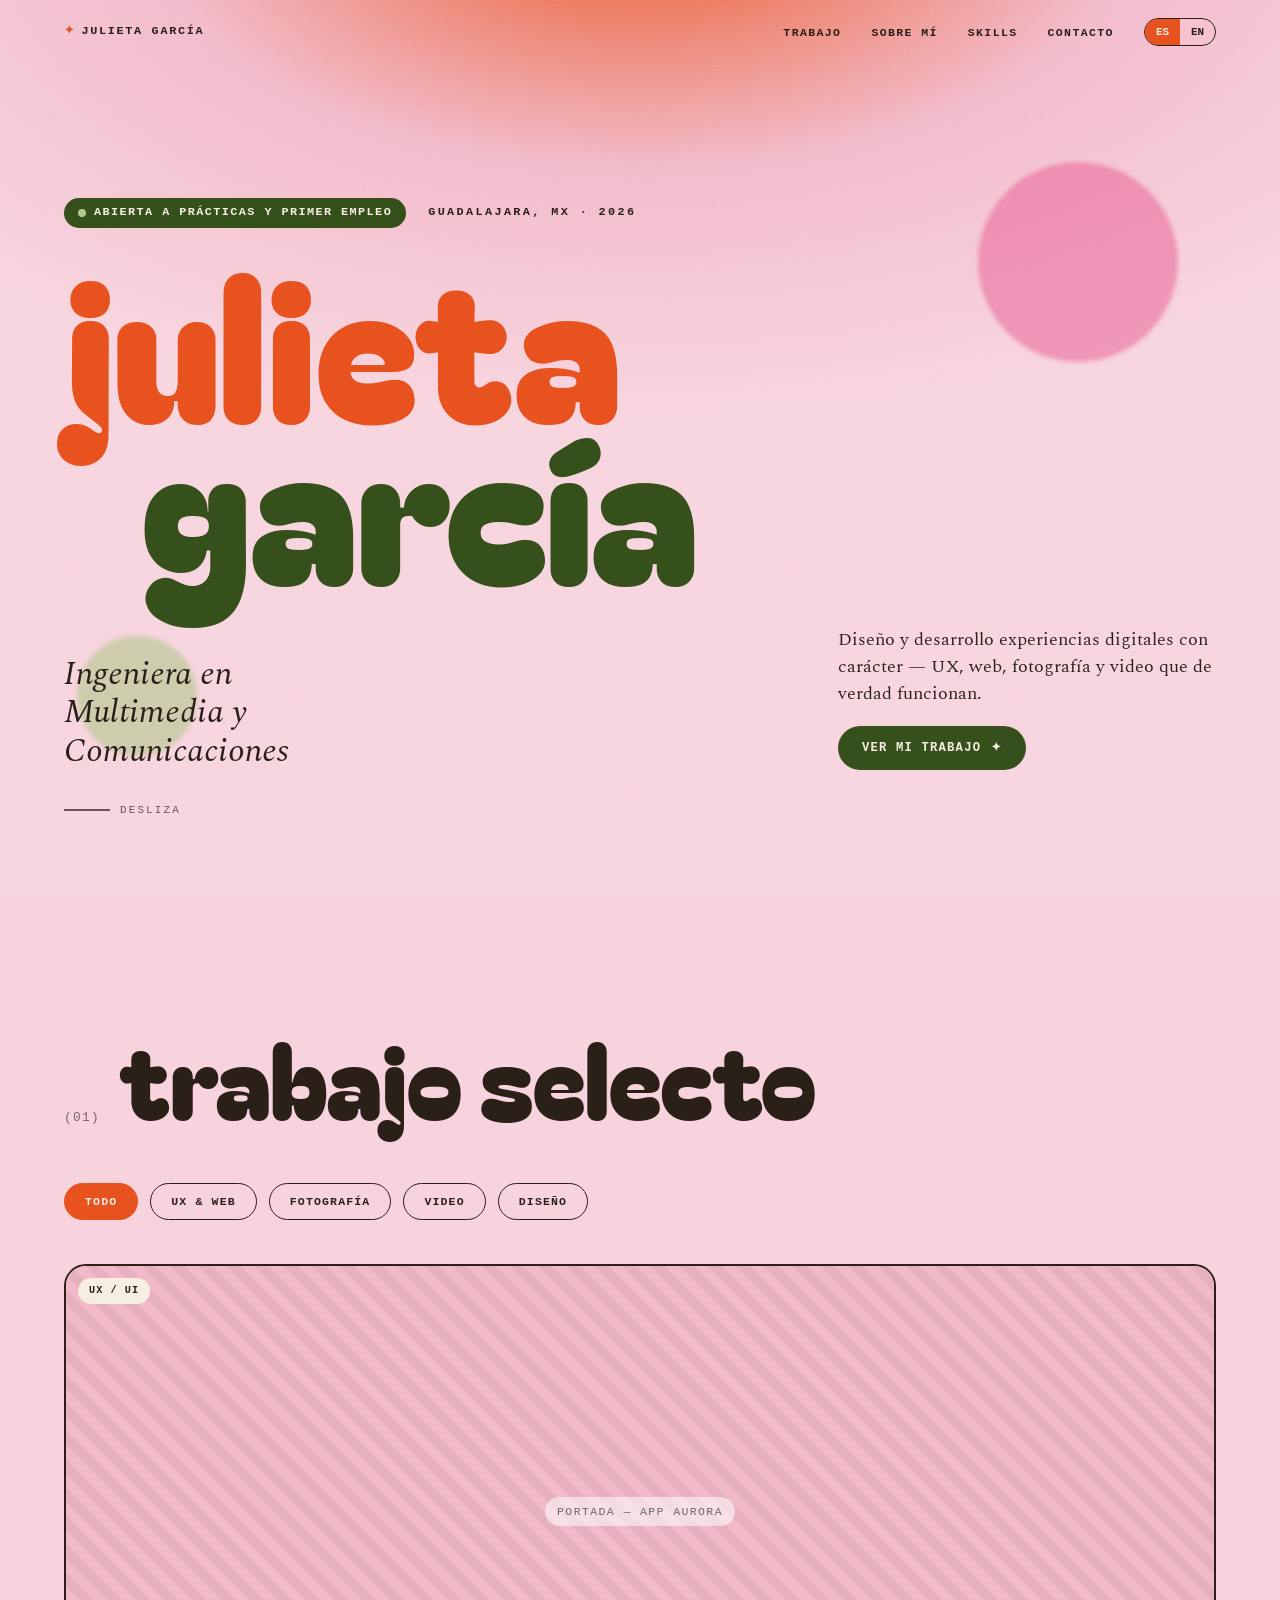
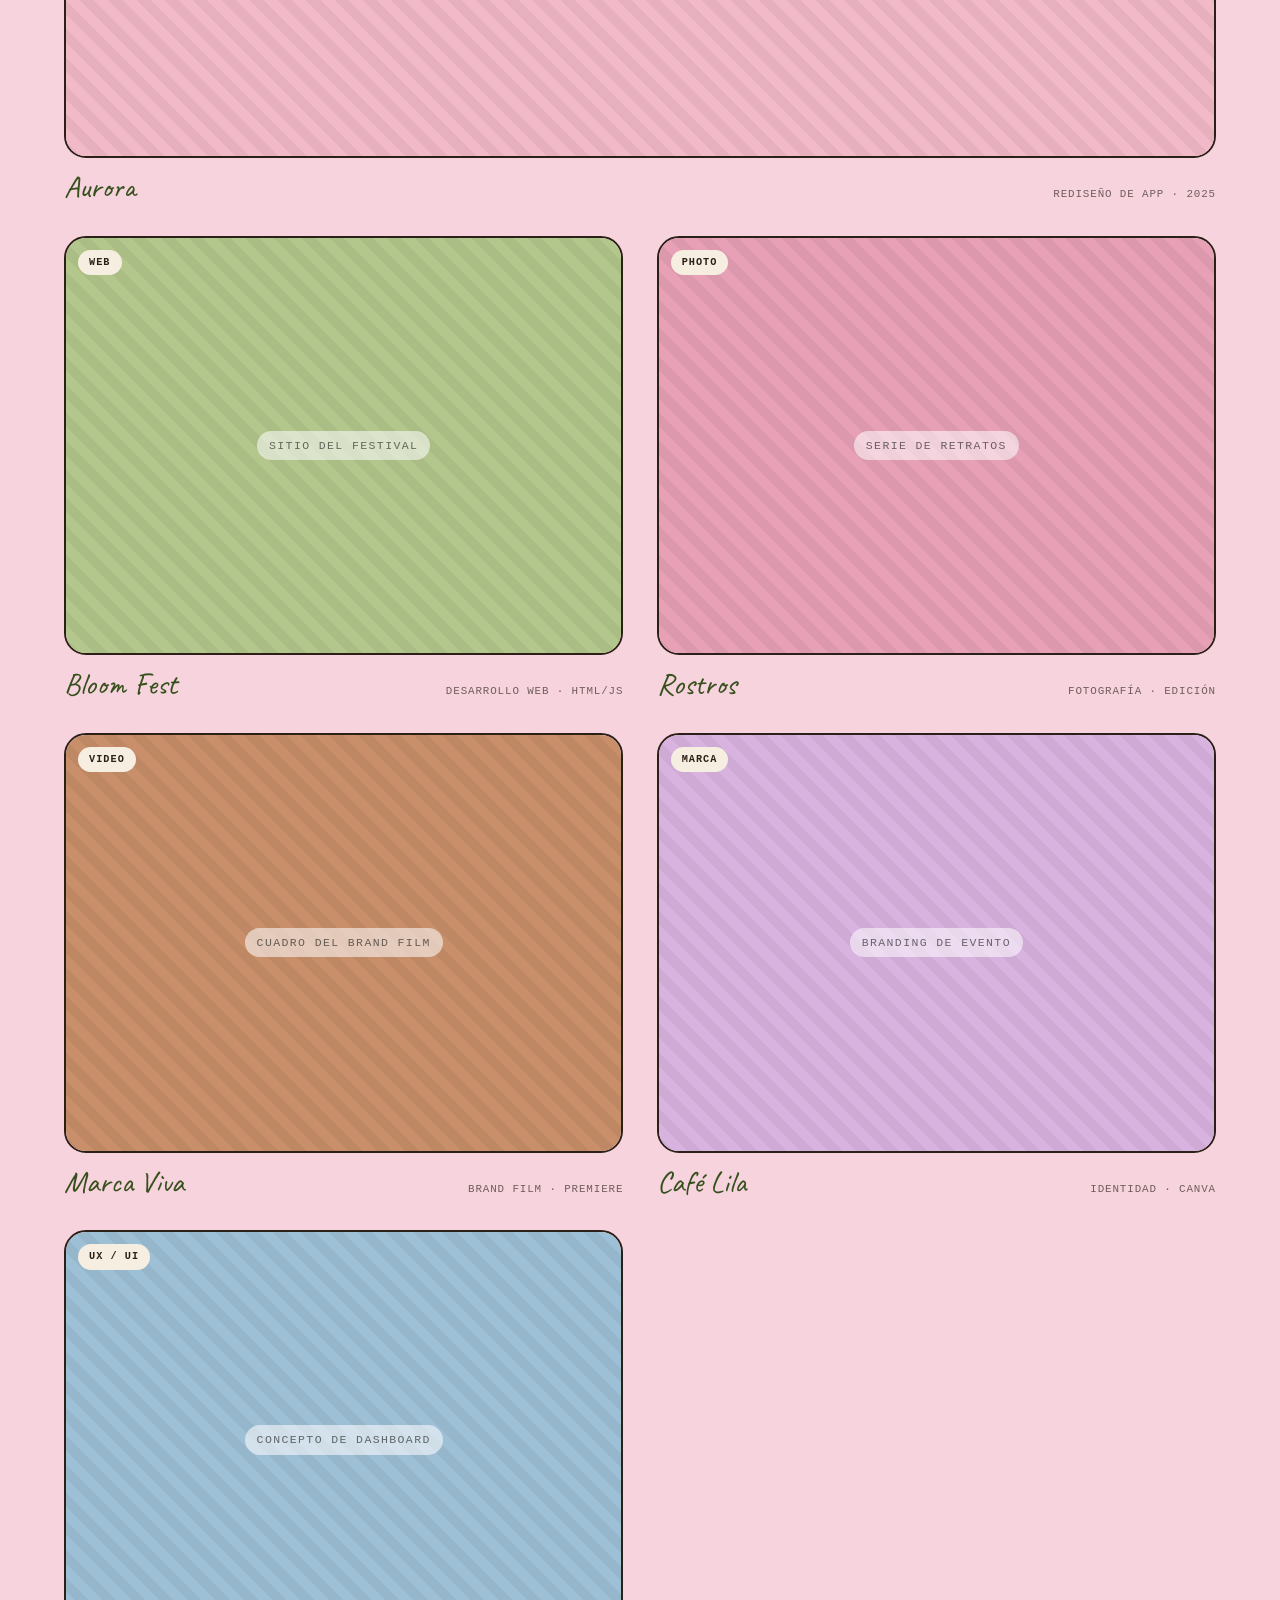
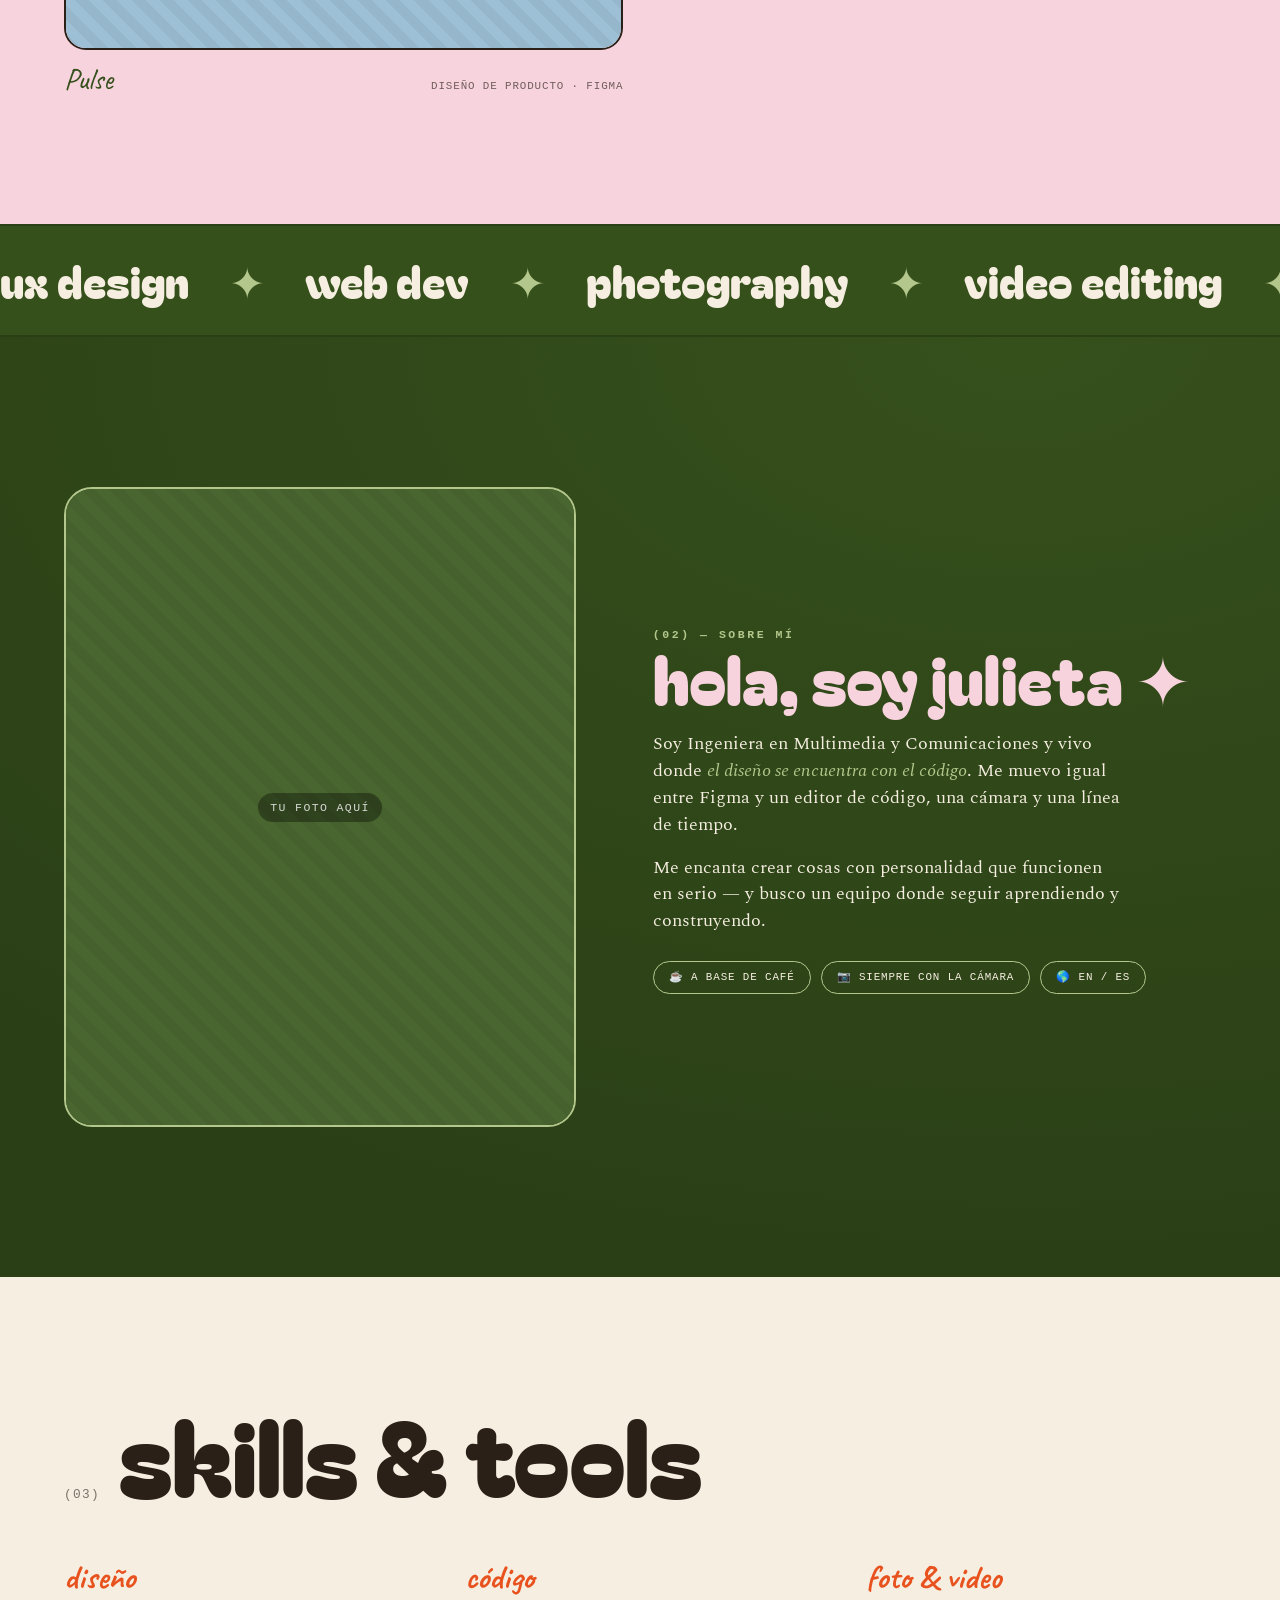
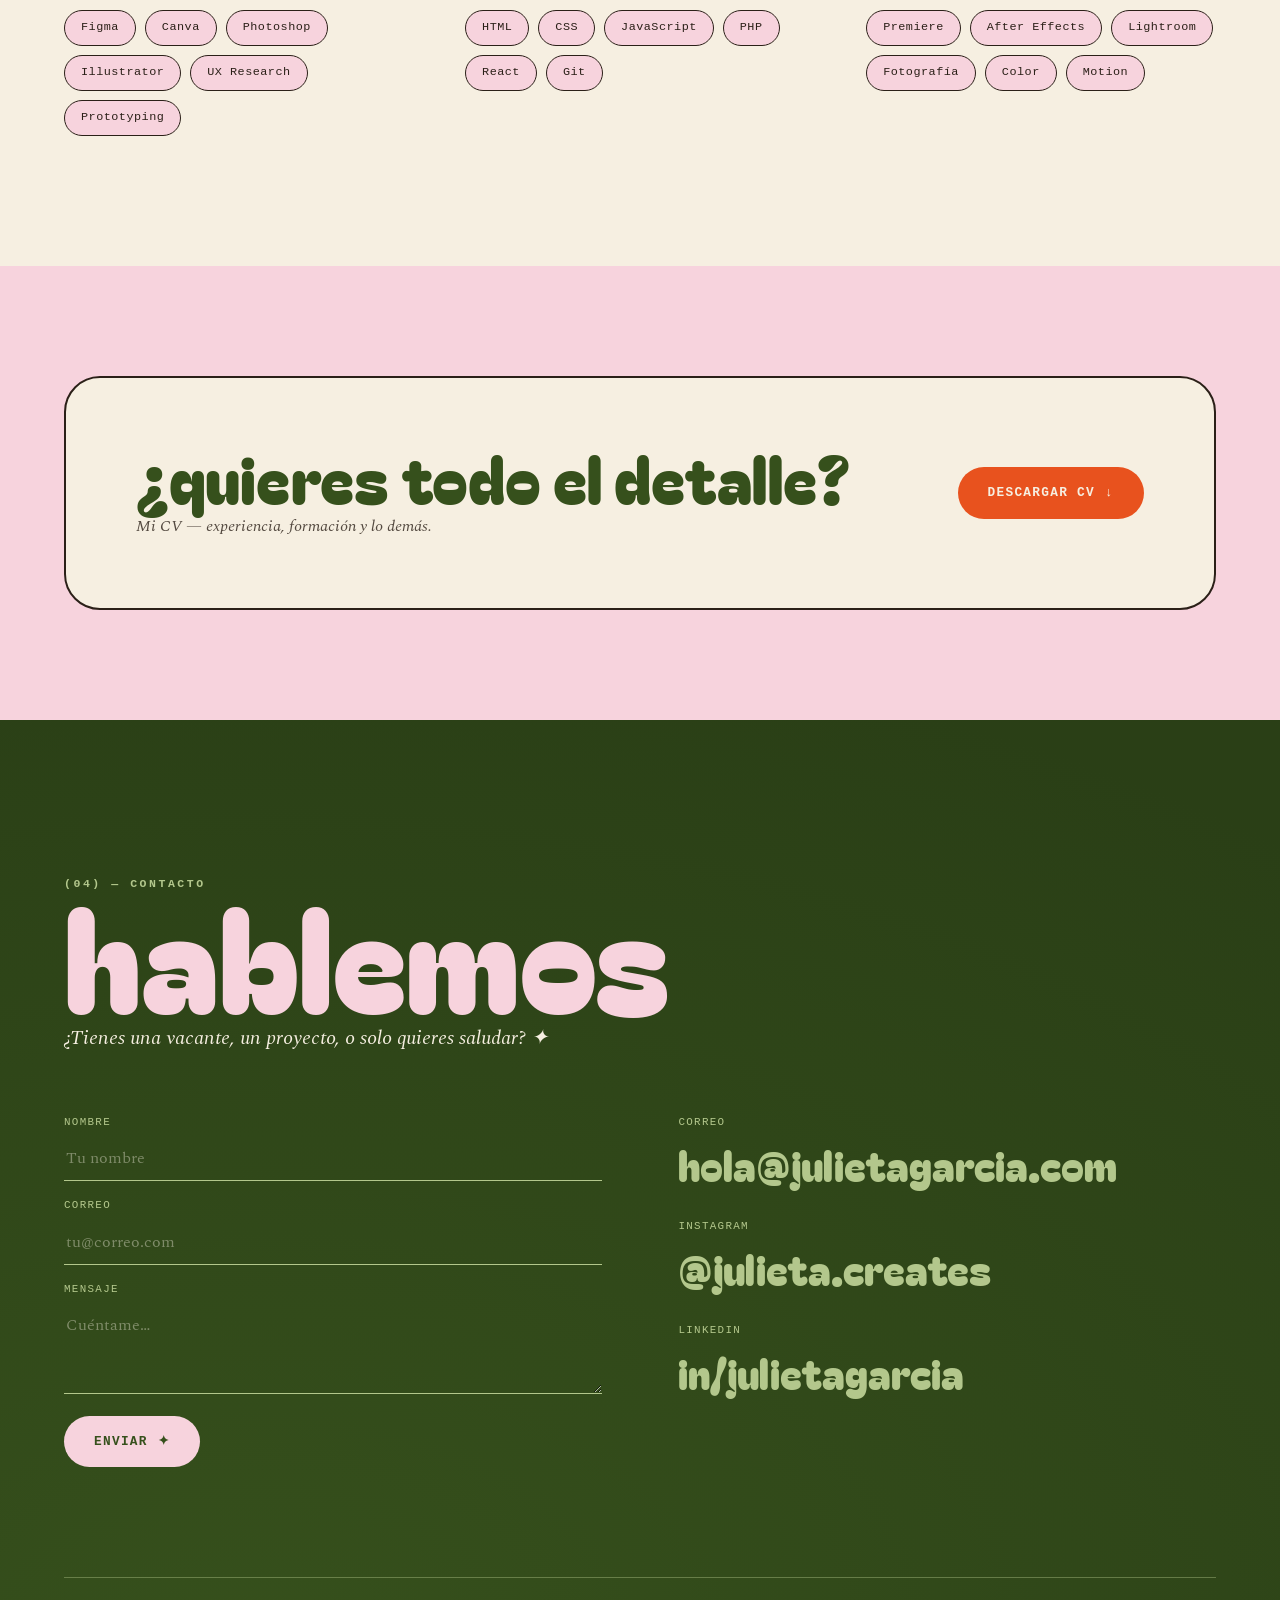
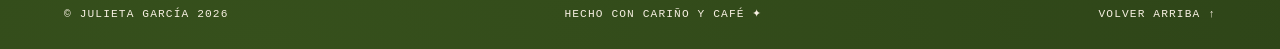
==== diseño_portafolio/Portfolio.html @ 873199e3 "chore: snapshot inicial antes de restructurar portafolio" ====
<!DOCTYPE html>
<html lang="es">
<head>
<meta charset="UTF-8">
<meta name="viewport" content="width=device-width, initial-scale=1.0">
<title>Julieta García — Multimedia & Communications Engineer</title>
<link rel="preconnect" href="https://fonts.googleapis.com">
<link rel="preconnect" href="https://fonts.gstatic.com" crossorigin>
<link href="https://fonts.googleapis.com/css2?family=Bagel+Fat+One&family=Spectral:ital,wght@0,300;0,400;0,500;1,300;1,400&family=Caveat:wght@500;600;700&display=swap" rel="stylesheet">
<link rel="stylesheet" href="styles.css">
</head>
<body>

<!-- ============ NAV ============ -->
<nav class="nav">
  <a href="#top" class="nav__brand"><span class="star">✦</span> Julieta García</a>
  <div class="nav__links">
    <a href="#work" class="navlink" data-en="work" data-es="trabajo">trabajo</a>
    <a href="#about" class="navlink" data-en="about" data-es="sobre mí">sobre mí</a>
    <a href="#skills" class="navlink" data-en="skills" data-es="skills">skills</a>
    <a href="#contact" class="navlink" data-en="contact" data-es="contacto">contacto</a>
    <div class="lang" role="group" aria-label="Language">
      <button data-lang="es" aria-pressed="true">ES</button>
      <button data-lang="en" aria-pressed="false">EN</button>
    </div>
  </div>
</nav>

<!-- ============ HERO ============ -->
<header class="hero" id="top">
  <div class="blob" style="width:200px;height:200px;background:var(--hotpink);top:18%;right:8%;opacity:.5;animation:float 9s ease-in-out infinite;"></div>
  <div class="blob" style="width:120px;height:120px;background:var(--sage);bottom:16%;left:6%;opacity:.6;animation:float 11s ease-in-out infinite reverse;"></div>
  <div class="wrap">
    <div class="hero__top load" style="animation-delay:.05s">
      <span class="hero__avail"><span class="dot"></span><span data-en="open to internships &amp; junior roles" data-es="abierta a prácticas y primer empleo">abierta a prácticas y primer empleo</span></span>
      <span data-en="Guadalajara, MX · 2026" data-es="Guadalajara, MX · 2026">Guadalajara, MX · 2026</span>
    </div>
    <h1 class="hero__name load" style="animation-delay:.16s">
      <span class="l1">julieta</span>
      <span class="l2">garcía</span>
    </h1>
    <div class="hero__sub load" style="animation-delay:.3s">
      <div class="hero__role" data-en="Multimedia &amp; Communications Engineer" data-es="Ingeniera en Multimedia y Comunicaciones">Ingeniera en Multimedia y Comunicaciones</div>
      <div>
        <p class="hero__tagline" data-en="I design and build playful digital experiences — UX, web, photography &amp; video that actually ship." data-es="Diseño y desarrollo experiencias digitales con carácter — UX, web, fotografía y video que de verdad funcionan.">Diseño y desarrollo experiencias digitales con carácter — UX, web, fotografía y video que de verdad funcionan.</p>
        <a href="#work" class="hero__cta"><span data-en="see my work" data-es="ver mi trabajo">ver mi trabajo</span> ✦</a>
      </div>
    </div>
    <div class="hero__scroll"><span class="line"></span><span data-en="scroll" data-es="desliza">desliza</span></div>
  </div>
</header>

<!-- ============ WORK ============ -->
<section class="work" id="work">
  <div class="wrap">
    <div class="shead reveal">
      <span class="num">(01)</span>
      <h2 data-en="selected work" data-es="trabajo selecto">trabajo selecto</h2>
    </div>

    <div class="filters reveal">
      <button class="filter" data-filter="all" aria-pressed="true" data-en="all" data-es="todo">todo</button>
      <button class="filter" data-filter="uxweb" aria-pressed="false" data-en="ux &amp; web" data-es="ux &amp; web">ux &amp; web</button>
      <button class="filter" data-filter="photo" aria-pressed="false" data-en="photography" data-es="fotografía">fotografía</button>
      <button class="filter" data-filter="video" aria-pressed="false" data-en="video" data-es="video">video</button>
      <button class="filter" data-filter="design" aria-pressed="false" data-en="design" data-es="diseño">diseño</button>
    </div>

    <div class="grid">
      <!-- 1 — wide hero project -->
      <article class="card card--wide reveal" data-cat="uxweb">
        <div class="card__media">
          <span class="card__tag">UX / UI</span>
          <div class="ph" style="--ph-bg:#f2b9c9"><span data-en="project cover — Aurora app" data-es="portada — app Aurora">portada — app Aurora</span></div>
        </div>
        <div class="card__cap">
          <span class="name">Aurora</span>
          <span class="meta" data-en="App redesign · 2025" data-es="Rediseño de app · 2025">Rediseño de app · 2025</span>
        </div>
      </article>

      <!-- 2 -->
      <article class="card reveal" data-cat="uxweb">
        <div class="card__media">
          <span class="card__tag" data-en="WEB" data-es="WEB">WEB</span>
          <div class="ph" style="--ph-bg:#b3c78c"><span data-en="festival site" data-es="sitio del festival">sitio del festival</span></div>
        </div>
        <div class="card__cap">
          <span class="name">Bloom Fest</span>
          <span class="meta" data-en="Web dev · HTML/JS" data-es="Desarrollo web · HTML/JS">Desarrollo web · HTML/JS</span>
        </div>
      </article>

      <!-- 3 -->
      <article class="card reveal" data-cat="photo">
        <div class="card__media">
          <span class="card__tag">PHOTO</span>
          <div class="ph" style="--ph-bg:#e8a0b6"><span data-en="portrait series" data-es="serie de retratos">serie de retratos</span></div>
        </div>
        <div class="card__cap">
          <span class="name" data-en="Faces" data-es="Rostros">Rostros</span>
          <span class="meta" data-en="Photography · editing" data-es="Fotografía · edición">Fotografía · edición</span>
        </div>
      </article>

      <!-- 4 -->
      <article class="card reveal" data-cat="video">
        <div class="card__media">
          <span class="card__tag">VIDEO</span>
          <div class="ph" style="--ph-bg:#c98f6a"><span data-en="brand film still" data-es="cuadro del brand film">cuadro del brand film</span></div>
        </div>
        <div class="card__cap">
          <span class="name">Marca Viva</span>
          <span class="meta" data-en="Brand film · Premiere" data-es="Brand film · Premiere">Brand film · Premiere</span>
        </div>
      </article>

      <!-- 5 -->
      <article class="card reveal" data-cat="design">
        <div class="card__media">
          <span class="card__tag" data-en="BRAND" data-es="MARCA">MARCA</span>
          <div class="ph" style="--ph-bg:#d9b3e0"><span data-en="event branding" data-es="branding de evento">branding de evento</span></div>
        </div>
        <div class="card__cap">
          <span class="name">Café Lila</span>
          <span class="meta" data-en="Identity · Canva" data-es="Identidad · Canva">Identidad · Canva</span>
        </div>
      </article>

      <!-- 6 -->
      <article class="card reveal" data-cat="uxweb">
        <div class="card__media">
          <span class="card__tag">UX / UI</span>
          <div class="ph" style="--ph-bg:#9ec0d6"><span data-en="dashboard concept" data-es="concepto de dashboard">concepto de dashboard</span></div>
        </div>
        <div class="card__cap">
          <span class="name">Pulse</span>
          <span class="meta" data-en="Product design · Figma" data-es="Diseño de producto · Figma">Diseño de producto · Figma</span>
        </div>
      </article>
    </div>
  </div>
</section>

<!-- ============ MARQUEE ============ -->
<div class="marquee" aria-hidden="true">
  <div class="marquee__track">
    <span>ux design <span class="star">✦</span> web dev <span class="star">✦</span> photography <span class="star">✦</span> video editing <span class="star">✦</span> motion <span class="star">✦</span> branding <span class="star">✦</span></span>
    <span>ux design <span class="star">✦</span> web dev <span class="star">✦</span> photography <span class="star">✦</span> video editing <span class="star">✦</span> motion <span class="star">✦</span> branding <span class="star">✦</span></span>
  </div>
</div>

<!-- ============ ABOUT ============ -->
<section class="about" id="about" data-dark>
  <div class="wrap">
    <div class="grid2">
      <div class="about__photo reveal">
        <div class="ph"><span data-en="your photo here" data-es="tu foto aquí">tu foto aquí</span></div>
      </div>
      <div class="reveal">
        <span class="eyebrow" style="color:var(--sage)">(02) — <span data-en="about me" data-es="sobre mí">sobre mí</span></span>
        <h3 data-en="hi, I'm Julieta ✦" data-es="hola, soy Julieta ✦">hola, soy Julieta ✦</h3>
        <p data-en="I'm a Multimedia &amp; Communications Engineer who lives where <em>design meets code</em>. I move comfortably between Figma and a code editor, a camera and a timeline." data-es="Soy Ingeniera en Multimedia y Comunicaciones y vivo donde <em>el diseño se encuentra con el código</em>. Me muevo igual entre Figma y un editor de código, una cámara y una línea de tiempo.">Soy Ingeniera en Multimedia y Comunicaciones y vivo donde <em>el diseño se encuentra con el código</em>. Me muevo igual entre Figma y un editor de código, una cámara y una línea de tiempo.</p>
        <p data-en="I love building things that feel playful but work seriously well — and I'm looking for a team where I can keep learning and shipping." data-es="Me encanta crear cosas con personalidad que funcionen en serio — y busco un equipo donde seguir aprendiendo y construyendo.">Me encanta crear cosas con personalidad que funcionen en serio — y busco un equipo donde seguir aprendiendo y construyendo.</p>
        <div class="facts">
          <span class="fact" data-en="☕ coffee-powered" data-es="☕ a base de café">☕ a base de café</span>
          <span class="fact" data-en="📷 always shooting" data-es="📷 siempre con la cámara">📷 siempre con la cámara</span>
          <span class="fact" data-en="🌎 EN / ES" data-es="🌎 EN / ES">🌎 EN / ES</span>
        </div>
      </div>
    </div>
  </div>
</section>

<!-- ============ SKILLS ============ -->
<section class="skills" id="skills">
  <div class="wrap">
    <div class="shead reveal">
      <span class="num">(03)</span>
      <h2 data-en="skills &amp; tools" data-es="skills &amp; tools">skills &amp; tools</h2>
    </div>
    <div class="skills__groups">
      <div class="skgroup reveal">
        <h4 data-en="design" data-es="diseño">diseño</h4>
        <ul>
          <li>Figma</li><li>Canva</li><li>Photoshop</li><li>Illustrator</li><li>UX Research</li><li>Prototyping</li>
        </ul>
      </div>
      <div class="skgroup reveal">
        <h4 data-en="code" data-es="código">código</h4>
        <ul>
          <li>HTML</li><li>CSS</li><li>JavaScript</li><li>PHP</li><li>React</li><li>Git</li>
        </ul>
      </div>
      <div class="skgroup reveal">
        <h4 data-en="photo &amp; video" data-es="foto &amp; video">foto &amp; video</h4>
        <ul>
          <li>Premiere</li><li>After Effects</li><li>Lightroom</li><li data-en="Photography" data-es="Fotografía">Fotografía</li><li data-en="Color" data-es="Color">Color</li><li>Motion</li>
        </ul>
      </div>
    </div>
  </div>
</section>

<!-- ============ CV ============ -->
<section class="cv">
  <div class="wrap">
    <div class="cv__inner reveal">
      <div>
        <h3 data-en="want the full story?" data-es="¿quieres todo el detalle?">¿quieres todo el detalle?</h3>
        <p data-en="My resume — experience, education &amp; the rest." data-es="Mi CV — experiencia, formación y lo demás.">Mi CV — experiencia, formación y lo demás.</p>
      </div>
      <a href="#" class="btn" download><span data-en="download CV" data-es="descargar CV">descargar CV</span> ↓</a>
    </div>
  </div>
</section>

<!-- ============ CONTACT ============ -->
<section class="contact" id="contact" data-dark>
  <div class="wrap">
    <span class="eyebrow" style="color:var(--sage)">(04) — <span data-en="contact" data-es="contacto">contacto</span></span>
    <h2 data-en="let's talk" data-es="hablemos">hablemos</h2>
    <p class="lead" data-en="Got a role, a project, or just want to say hi? ✦" data-es="¿Tienes una vacante, un proyecto, o solo quieres saludar? ✦">¿Tienes una vacante, un proyecto, o solo quieres saludar? ✦</p>
    <div class="grid2">
      <form class="form" id="contactForm">
        <div class="field">
          <label data-en="name" data-es="nombre">nombre</label>
          <input type="text" required data-ph-en="Your name" data-ph-es="Tu nombre" placeholder="Tu nombre">
        </div>
        <div class="field">
          <label data-en="email" data-es="correo">correo</label>
          <input type="email" required data-ph-en="you@email.com" data-ph-es="tu@correo.com" placeholder="tu@correo.com">
        </div>
        <div class="field">
          <label data-en="message" data-es="mensaje">mensaje</label>
          <textarea required data-ph-en="Tell me about it…" data-ph-es="Cuéntame…" placeholder="Cuéntame…"></textarea>
        </div>
        <button type="submit" class="btn"><span data-en="send" data-es="enviar">enviar</span> ✦</button>
        <span class="form__ok" data-en="thanks! I'll reply soon ✦" data-es="¡gracias! te respondo pronto ✦">¡gracias! te respondo pronto ✦</span>
      </form>
      <div class="cinfo">
        <div class="row">
          <span class="k" data-en="email" data-es="correo">correo</span>
          <a class="big" href="mailto:hola@julietagarcia.com">hola@julietagarcia.com</a>
        </div>
        <div class="row">
          <span class="k">instagram</span>
          <a class="big" href="#">@julieta.creates</a>
        </div>
        <div class="row">
          <span class="k">linkedin</span>
          <a class="big" href="#">in/julietagarcia</a>
        </div>
      </div>
    </div>
    <div class="footer">
      <span>© Julieta García 2026</span>
      <span data-en="made with care &amp; coffee ✦" data-es="hecho con cariño y café ✦">hecho con cariño y café ✦</span>
      <span data-en="back to top ↑" data-es="volver arriba ↑"><a href="#top" data-en="back to top ↑" data-es="volver arriba ↑">volver arriba ↑</a></span>
    </div>
  </div>
</section>

<script src="app.js"></script>
</body>
</html>
---- diseño_portafolio/styles.css ----
/* ============================================================
   Julieta García — Portfolio
   Playful · vivid · groovy. Pink + forest green rooms.
   ============================================================ */

:root {
  --pink:    #f7d3dd;   /* hero / light room bg */
  --pink-2:  #f2b9c9;   /* deeper pink for gradient */
  --green:   #36501c;   /* deep forest green room */
  --green-2: #2a3f16;
  --sage:    #b3c78c;   /* soft sage accent */
  --cream:   #f6efe1;   /* warm paper */
  --coral:   #e8521e;   /* primary accent */
  --hotpink: #e85a93;   /* secondary accent */
  --ink:     #2b2018;   /* text on light */
  --paperink:#f6efe1;   /* text on green */

  --accent:  var(--coral);   /* tweakable */

  --maxw: 1280px;
  --r:    999px;

  --display: "Bagel Fat One", system-ui, sans-serif;
  --serif:   "Spectral", Georgia, serif;
  --hand:    "Caveat", cursive;
  --mono:    ui-monospace, "SFMono-Regular", Menlo, monospace;
}

* { box-sizing: border-box; margin: 0; padding: 0; }

html { scroll-behavior: smooth; }

body {
  font-family: var(--serif);
  color: var(--ink);
  background: var(--pink);
  -webkit-font-smoothing: antialiased;
  overflow-x: hidden;
  line-height: 1.5;
}

/* Grain overlay — sits above bg, below content */
body::before {
  content: "";
  position: fixed;
  inset: 0;
  z-index: 1;
  pointer-events: none;
  opacity: .5;
  mix-blend-mode: soft-light;
  background-image: url("data:image/svg+xml,%3Csvg xmlns='http://www.w3.org/2000/svg' width='180' height='180'%3E%3Cfilter id='n'%3E%3CfeTurbulence type='fractalNoise' baseFrequency='0.9' numOctaves='3' stitchTiles='stitch'/%3E%3C/filter%3E%3Crect width='100%25' height='100%25' filter='url(%23n)'/%3E%3C/svg%3E");
}

img { display: block; max-width: 100%; }
a { color: inherit; text-decoration: none; }
button { font: inherit; cursor: pointer; border: none; background: none; color: inherit; }

/* ---------- layout helpers ---------- */
.wrap { width: 100%; max-width: var(--maxw); margin-inline: auto; padding-inline: clamp(20px, 5vw, 64px); position: relative; z-index: 2; }
section { position: relative; z-index: 2; }

.eyebrow {
  font-family: var(--mono);
  text-transform: uppercase;
  letter-spacing: .22em;
  font-size: .72rem;
  font-weight: 600;
}

/* ============================================================
   NAV
   ============================================================ */
.nav {
  position: fixed;
  top: 0; left: 0; right: 0;
  z-index: 50;
  display: flex;
  align-items: center;
  justify-content: space-between;
  padding: 18px clamp(20px, 5vw, 64px);
  mix-blend-mode: normal;
  transition: background .3s, color .3s;
}
.nav__brand {
  font-family: var(--mono);
  text-transform: uppercase;
  letter-spacing: .14em;
  font-size: .74rem;
  font-weight: 700;
  display: flex; align-items: center; gap: .5em;
}
.nav__brand .star { color: var(--accent); animation: spin 8s linear infinite; display: inline-block; }
.nav__links { display: flex; align-items: center; gap: clamp(14px, 2.4vw, 30px); }
.nav__links a {
  font-family: var(--mono);
  text-transform: uppercase;
  letter-spacing: .12em;
  font-size: .72rem;
  font-weight: 600;
  position: relative;
  padding: 4px 0;
}
.nav__links a::after {
  content: ""; position: absolute; left: 0; right: 100%; bottom: 0;
  height: 2px; background: var(--accent); transition: right .25s ease;
}
.nav__links a:hover::after { right: 0; }

.lang {
  display: inline-flex;
  border: 1.5px solid currentColor;
  border-radius: var(--r);
  overflow: hidden;
  font-family: var(--mono);
  font-size: .68rem;
  font-weight: 700;
  letter-spacing: .08em;
}
.lang button { padding: 5px 11px; transition: background .2s, color .2s; }
.lang button[aria-pressed="true"] { background: var(--accent); color: var(--cream); }

/* nav theme when over green sections */
.nav.is-dark { color: var(--paperink); }

/* ============================================================
   HERO
   ============================================================ */
.hero {
  min-height: 100svh;
  display: flex;
  flex-direction: column;
  justify-content: center;
  padding-top: 92px;
  background:
    radial-gradient(120% 90% at 50% -10%, var(--coral) 0%, var(--pink-2) 32%, var(--pink) 62%);
  overflow: hidden;
}
.hero__top {
  font-family: var(--mono);
  text-transform: uppercase;
  letter-spacing: .2em;
  font-size: .74rem;
  font-weight: 600;
  display: flex;
  flex-wrap: wrap;
  gap: 10px 22px;
  align-items: center;
  margin-bottom: clamp(14px, 3vw, 30px);
}
.hero__avail {
  display: inline-flex; align-items: center; gap: 8px;
  background: var(--green); color: var(--cream);
  padding: 6px 14px; border-radius: var(--r);
  letter-spacing: .12em;
}
.hero__avail .dot { width: 8px; height: 8px; border-radius: 50%; background: var(--sage); box-shadow: 0 0 0 0 var(--sage); animation: pulse 2s infinite; }

.hero__name {
  font-family: var(--display);
  font-weight: 400;
  line-height: .82;
  font-size: clamp(3.6rem, 15.5vw, 14rem);
  color: var(--coral);
  letter-spacing: -.01em;
  text-transform: lowercase;
}
.hero__name span { display: block; }
.hero__name .l2 { color: var(--green); margin-left: clamp(8px, 6vw, 90px); }

.hero__sub {
  margin-top: clamp(20px, 4vw, 44px);
  display: flex;
  flex-wrap: wrap;
  align-items: flex-end;
  justify-content: space-between;
  gap: 24px;
}
.hero__role {
  font-size: clamp(1.3rem, 2.6vw, 2.1rem);
  font-style: italic;
  max-width: 16ch;
  line-height: 1.15;
}
.hero__tagline {
  font-family: var(--serif);
  font-size: clamp(1rem, 1.4vw, 1.18rem);
  max-width: 42ch;
}
.hero__cta {
  display: inline-flex; align-items: center; gap: 10px;
  margin-top: 18px;
  background: var(--green); color: var(--cream);
  padding: 13px 24px; border-radius: var(--r);
  font-family: var(--mono); text-transform: uppercase; letter-spacing: .1em;
  font-size: .76rem; font-weight: 700;
  transition: transform .2s, background .2s;
}
.hero__cta:hover { transform: translateY(-3px) rotate(-1.5deg); background: var(--coral); }

.hero__scroll {
  margin-top: clamp(26px, 5vw, 56px);
  font-family: var(--mono); font-size: .68rem; letter-spacing: .2em;
  text-transform: uppercase; display: flex; align-items: center; gap: 10px; opacity: .7;
}
.hero__scroll .line { width: 46px; height: 1.5px; background: currentColor; transform-origin: left; animation: stretch 1.8s ease-in-out infinite; }

/* floating blobs */
.blob { position: absolute; border-radius: 50%; filter: blur(2px); z-index: 1; pointer-events: none; }

/* ============================================================
   SECTION HEADINGS
   ============================================================ */
.shead {
  display: flex; align-items: baseline; gap: 18px; flex-wrap: wrap;
  margin-bottom: clamp(28px, 5vw, 56px);
}
.shead h2 {
  font-family: var(--display); font-weight: 400; text-transform: lowercase;
  font-size: clamp(2.6rem, 8vw, 6.5rem); line-height: .9; letter-spacing: -.01em;
}
.shead .num { font-family: var(--mono); font-size: .8rem; letter-spacing: .1em; opacity: .6; }

/* ============================================================
   WORK
   ============================================================ */
.work { padding: clamp(64px, 11vw, 130px) 0; background: var(--pink); }

.filters { display: flex; flex-wrap: wrap; gap: 12px; margin-bottom: clamp(28px, 4vw, 44px); }
.filter {
  border: 1.5px solid var(--ink); border-radius: var(--r);
  padding: 9px 20px; font-family: var(--mono); text-transform: uppercase;
  letter-spacing: .1em; font-size: .72rem; font-weight: 600;
  transition: background .2s, color .2s, transform .2s;
}
.filter:hover { transform: translateY(-2px); }
.filter[aria-pressed="true"] { background: var(--accent); color: var(--cream); border-color: var(--accent); }

.grid {
  display: grid;
  grid-template-columns: repeat(12, 1fr);
  gap: clamp(20px, 2.6vw, 36px);
}
.card { grid-column: span 6; transition: opacity .4s, transform .4s; }
.card.hide { display: none; }
.card__media {
  position: relative;
  border-radius: 22px;
  overflow: hidden;
  aspect-ratio: 4 / 3;
  border: 2px solid var(--ink);
  transition: transform .35s cubic-bezier(.2,.8,.2,1);
}
.card:hover .card__media { transform: translateY(-6px) rotate(-1deg); }
.card__tag {
  position: absolute; top: 12px; left: 12px; z-index: 3;
  background: var(--cream); color: var(--ink);
  font-family: var(--mono); font-size: .64rem; text-transform: uppercase; letter-spacing: .1em;
  padding: 5px 11px; border-radius: var(--r); font-weight: 700;
}
.card__cap {
  display: flex; align-items: baseline; justify-content: space-between; gap: 12px;
  margin-top: 14px;
}
.card__cap .name { font-family: var(--hand); font-size: 1.9rem; line-height: 1; color: var(--green); }
.card__cap .meta { font-family: var(--mono); font-size: .68rem; letter-spacing: .08em; opacity: .65; text-transform: uppercase; }
.card--wide { grid-column: span 12; }
.card--wide .card__media { aspect-ratio: 21 / 9; }

/* striped image placeholder */
.ph {
  position: absolute; inset: 0;
  background:
    repeating-linear-gradient(45deg, rgba(0,0,0,.05) 0 10px, transparent 10px 20px),
    var(--ph-bg, var(--sage));
  display: flex; align-items: center; justify-content: center;
}
.ph span {
  font-family: var(--mono); font-size: .72rem; letter-spacing: .12em;
  text-transform: uppercase; color: rgba(0,0,0,.55); padding: 6px 12px;
  background: rgba(255,255,255,.55); border-radius: var(--r);
}

/* ============================================================
   MARQUEE
   ============================================================ */
.marquee {
  background: var(--green); color: var(--cream);
  padding: 22px 0; overflow: hidden; white-space: nowrap;
  border-block: 2px solid var(--green-2);
}
.marquee__track { display: inline-flex; gap: 40px; animation: marq 24s linear infinite; }
.marquee__track span {
  font-family: var(--display); font-size: clamp(1.6rem, 3.4vw, 3rem);
  text-transform: lowercase; display: inline-flex; align-items: center; gap: 40px;
}
.marquee .star { color: var(--sage); }

/* ============================================================
   ABOUT  (green room)
   ============================================================ */
.about {
  background:
    radial-gradient(120% 100% at 80% 0%, var(--green) 0%, var(--green-2) 100%);
  color: var(--paperink);
  padding: clamp(72px, 12vw, 150px) 0;
}
.about .grid2 {
  display: grid; grid-template-columns: 1fr 1.1fr;
  gap: clamp(32px, 6vw, 80px); align-items: center;
}
.about__photo {
  position: relative; border-radius: 28px; overflow: hidden;
  aspect-ratio: 4 / 5; border: 2px solid var(--sage);
}
.about__photo .ph { --ph-bg: #4a6630; }
.about__photo .ph span { color: rgba(255,255,255,.8); background: rgba(0,0,0,.35); }
.about h3 {
  font-family: var(--display); font-weight: 400; text-transform: lowercase;
  font-size: clamp(2.2rem, 5.5vw, 4.2rem); line-height: .95; color: var(--pink); margin-bottom: 22px;
}
.about p { font-size: clamp(1.02rem, 1.4vw, 1.22rem); margin-bottom: 16px; max-width: 52ch; }
.about p em { color: var(--sage); font-style: italic; }
.facts { display: flex; flex-wrap: wrap; gap: 10px; margin-top: 26px; }
.fact {
  border: 1.5px solid var(--sage); border-radius: var(--r);
  padding: 7px 15px; font-family: var(--mono); font-size: .68rem;
  text-transform: uppercase; letter-spacing: .08em;
}

/* ============================================================
   SKILLS
   ============================================================ */
.skills { padding: clamp(64px, 11vw, 130px) 0; background: var(--cream); }
.skills__groups { display: grid; grid-template-columns: repeat(3, 1fr); gap: clamp(28px, 4vw, 56px); }
.skgroup h4 {
  font-family: var(--hand); font-size: 2.1rem; color: var(--coral); margin-bottom: 16px; line-height: 1;
}
.skgroup ul { list-style: none; display: flex; flex-wrap: wrap; gap: 9px; }
.skgroup li {
  background: var(--pink); border: 1.5px solid var(--ink); border-radius: var(--r);
  padding: 8px 16px; font-family: var(--mono); font-size: .74rem; letter-spacing: .04em;
  transition: transform .2s, background .2s, color .2s;
}
.skgroup li:hover { transform: rotate(-2deg) scale(1.04); background: var(--accent); color: var(--cream); border-color: var(--accent); }

/* ============================================================
   CV
   ============================================================ */
.cv { background: var(--pink); padding: clamp(56px, 9vw, 110px) 0; }
.cv__inner {
  border: 2.5px solid var(--ink); border-radius: 36px;
  padding: clamp(34px, 6vw, 70px);
  display: flex; flex-wrap: wrap; align-items: center; justify-content: space-between; gap: 26px;
  background: var(--cream);
}
.cv__inner h3 {
  font-family: var(--display); font-weight: 400; text-transform: lowercase;
  font-size: clamp(2rem, 5vw, 4rem); line-height: .92; color: var(--green);
}
.cv__inner p { font-style: italic; margin-top: 8px; opacity: .8; }
.btn {
  display: inline-flex; align-items: center; gap: 10px;
  background: var(--accent); color: var(--cream);
  padding: 16px 30px; border-radius: var(--r);
  font-family: var(--mono); text-transform: uppercase; letter-spacing: .1em;
  font-size: .8rem; font-weight: 700; transition: transform .2s;
}
.btn:hover { transform: translateY(-3px) rotate(-1.5deg); }

/* ============================================================
   CONTACT  (green room)
   ============================================================ */
.contact {
  background: radial-gradient(130% 110% at 20% 100%, var(--green) 0%, var(--green-2) 100%);
  color: var(--paperink);
  padding: clamp(72px, 12vw, 150px) 0 0;
}
.contact h2 {
  font-family: var(--display); font-weight: 400; text-transform: lowercase;
  font-size: clamp(3rem, 11vw, 9rem); line-height: .86; color: var(--pink); margin-bottom: 8px;
}
.contact .lead { font-size: clamp(1.1rem, 1.6vw, 1.4rem); font-style: italic; margin-bottom: clamp(34px, 5vw, 60px); }
.contact .grid2 { display: grid; grid-template-columns: 1fr 1fr; gap: clamp(34px, 6vw, 80px); align-items: start; }

.form { display: grid; gap: 16px; }
.field { display: grid; gap: 7px; }
.field label { font-family: var(--mono); font-size: .68rem; text-transform: uppercase; letter-spacing: .12em; color: var(--sage); }
.field input, .field textarea {
  font-family: var(--serif); font-size: 1.02rem; color: var(--cream);
  background: transparent; border: none; border-bottom: 1.5px solid var(--sage);
  padding: 9px 2px; outline: none; transition: border-color .2s;
}
.field input::placeholder, .field textarea::placeholder { color: rgba(246,239,225,.4); }
.field input:focus, .field textarea:focus { border-color: var(--pink); }
.field textarea { resize: vertical; min-height: 90px; }
.form .btn { justify-self: start; margin-top: 6px; background: var(--pink); color: var(--green); }
.form__ok { font-family: var(--hand); font-size: 1.6rem; color: var(--sage); display: none; }
.form.sent .form__ok { display: block; }

.cinfo { display: grid; gap: 22px; align-content: start; }
.cinfo a.big { font-family: var(--display); font-size: clamp(1.5rem, 3.2vw, 2.6rem); text-transform: lowercase; color: var(--sage); transition: color .2s, transform .2s; display: inline-block; }
.cinfo a.big:hover { color: var(--pink); transform: translateX(8px); }
.cinfo .row { display: flex; flex-direction: column; gap: 4px; }
.cinfo .k { font-family: var(--mono); font-size: .68rem; text-transform: uppercase; letter-spacing: .12em; color: var(--sage); }

.footer {
  margin-top: clamp(56px, 9vw, 110px);
  border-top: 1.5px solid rgba(179,199,140,.4);
  padding: 28px 0;
  display: flex; flex-wrap: wrap; justify-content: space-between; gap: 14px;
  font-family: var(--mono); font-size: .7rem; text-transform: uppercase; letter-spacing: .1em;
}

/* ============================================================
   REVEAL ANIMATION
   ============================================================ */
.reveal { opacity: 0; transform: translateY(28px); transition: opacity .7s ease, transform .7s cubic-bezier(.2,.8,.2,1); }
.reveal.in { opacity: 1; transform: none; }

/* hero animates on load (above the fold). Transform-only so content is
   never invisible — survives capture/re-render at any frame. */
.load { transform: translateY(24px); animation: rise .8s cubic-bezier(.2,.8,.2,1) backwards; }

@media (prefers-reduced-motion: reduce) {
  .reveal { opacity: 1; transform: none; transition: none; }
  .load { transform: none; animation: none; }
  *, *::before, *::after { animation-duration: .001ms !important; animation-iteration-count: 1 !important; }
  html { scroll-behavior: auto; }
}

/* ---------- keyframes ---------- */
@keyframes rise { from { transform: translateY(24px); } to { transform: none; } }
@keyframes spin { to { transform: rotate(360deg); } }
@keyframes pulse { 0% { box-shadow: 0 0 0 0 rgba(179,199,140,.7); } 70% { box-shadow: 0 0 0 9px rgba(179,199,140,0); } 100% { box-shadow: 0 0 0 0 rgba(179,199,140,0); } }
@keyframes marq { to { transform: translateX(-50%); } }
@keyframes stretch { 0%,100% { transform: scaleX(.4); } 50% { transform: scaleX(1); } }
@keyframes float { 0%,100% { transform: translateY(0) rotate(0); } 50% { transform: translateY(-26px) rotate(8deg); } }

/* ============================================================
   RESPONSIVE
   ============================================================ */
@media (max-width: 860px) {
  .nav__links .navlink { display: none; }
  .card { grid-column: span 6; }
  .about .grid2 { grid-template-columns: 1fr; }
  .about__photo { max-width: 380px; }
  .skills__groups { grid-template-columns: 1fr; }
  .contact .grid2 { grid-template-columns: 1fr; }
  .hero__sub { flex-direction: column; align-items: flex-start; }
}
@media (max-width: 560px) {
  .card { grid-column: span 12; }
  .filters { gap: 8px; }
}
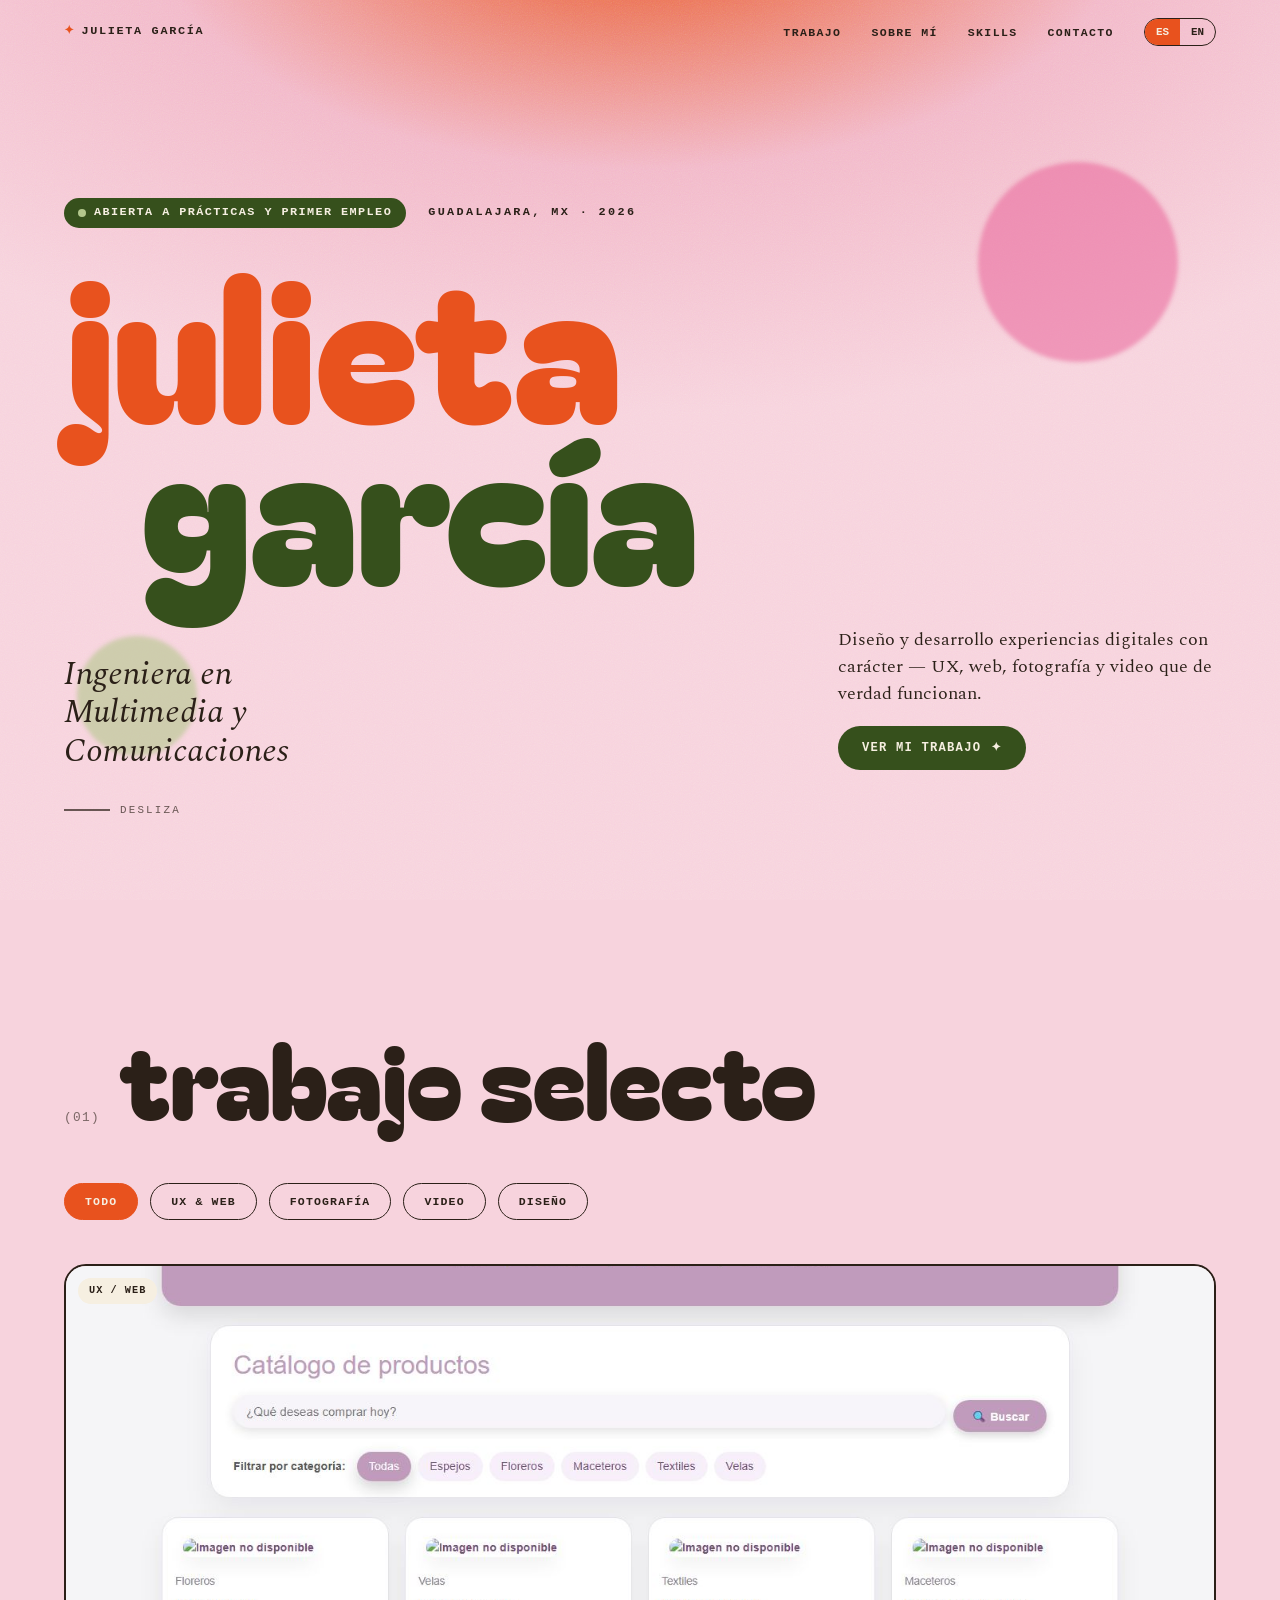
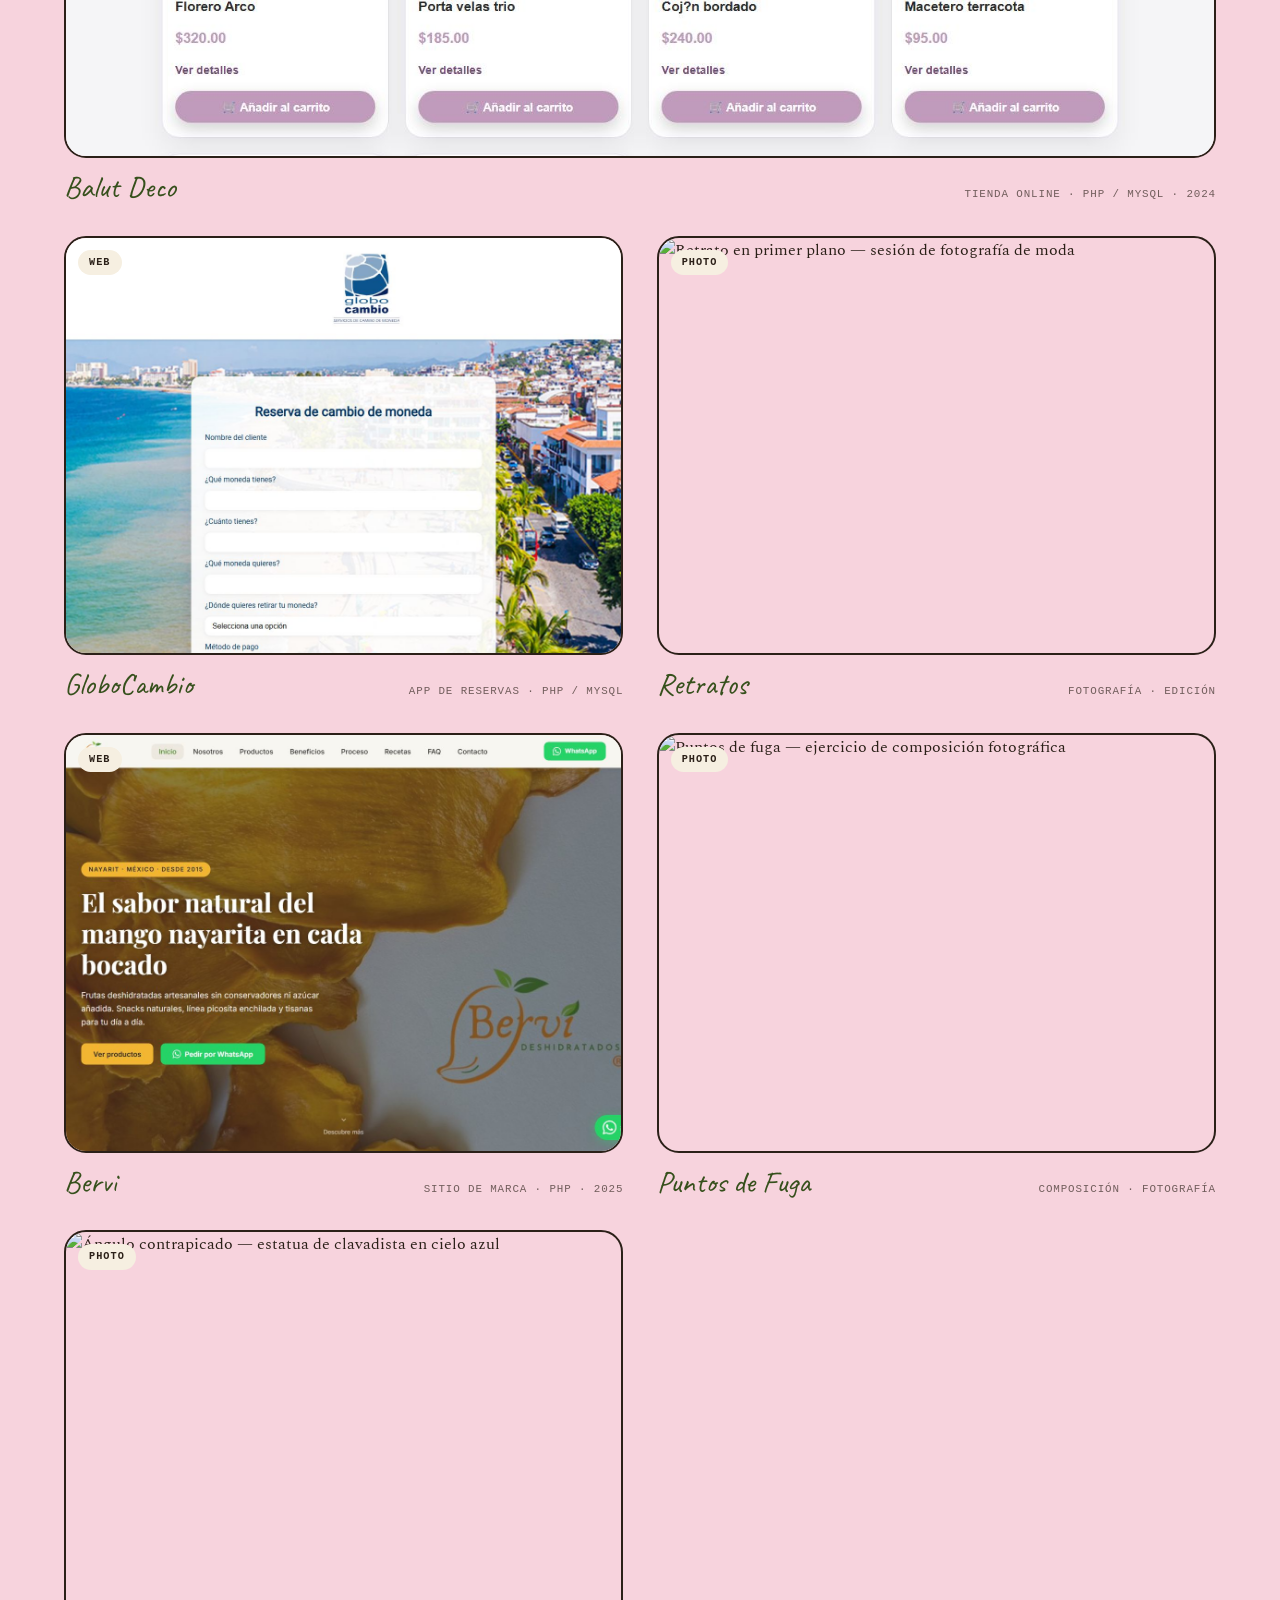
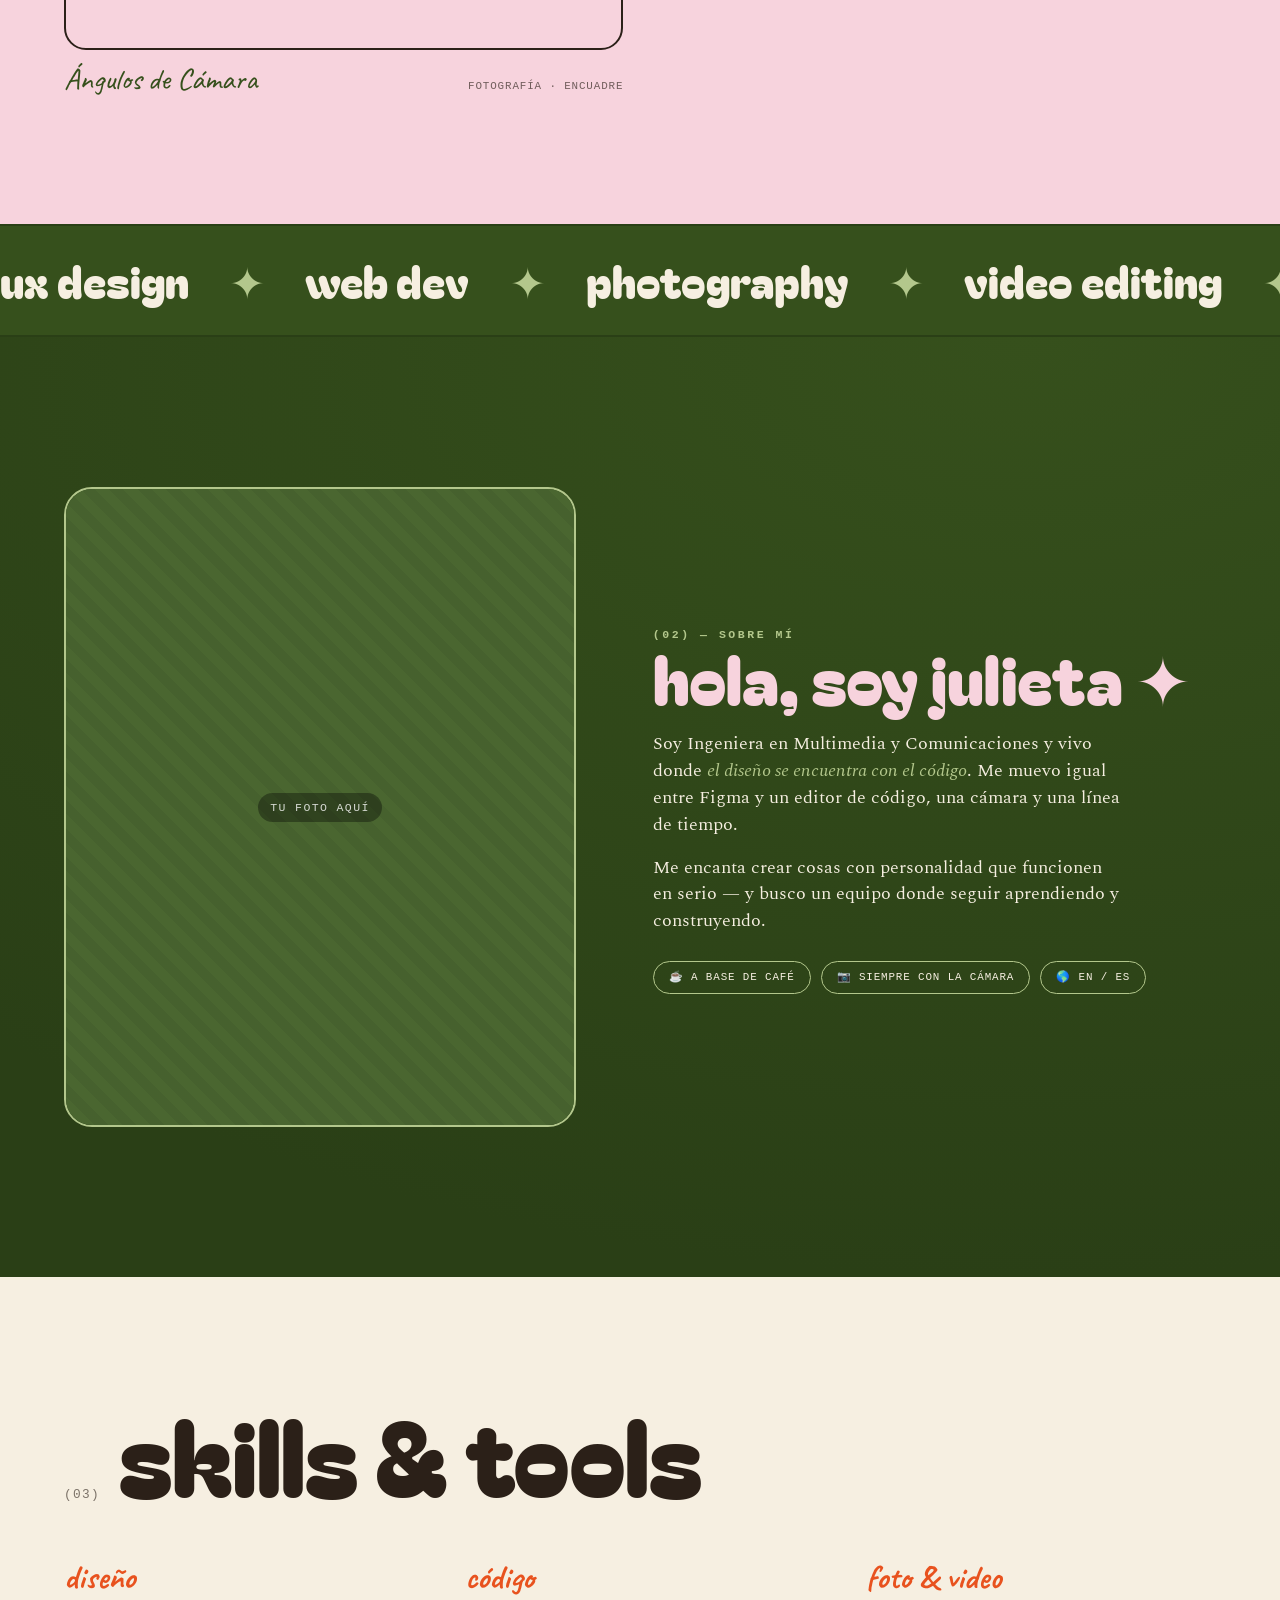
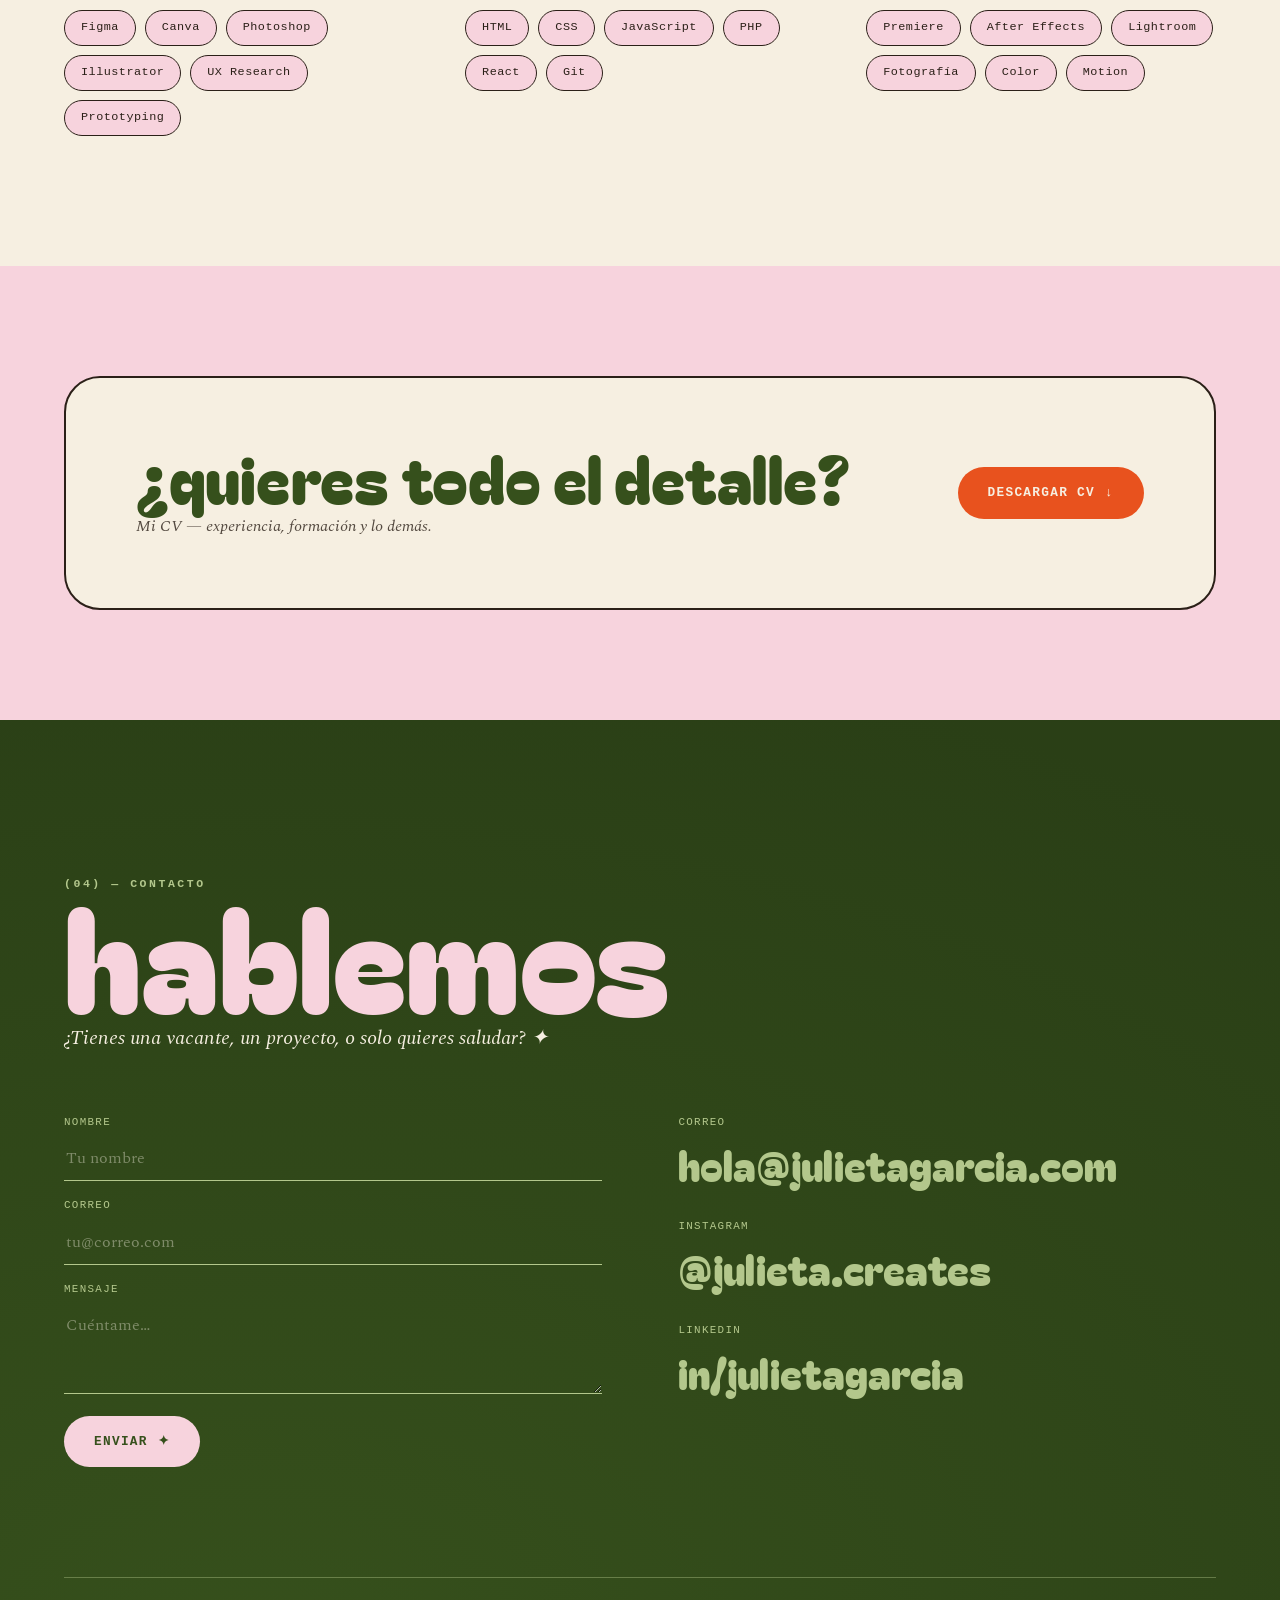
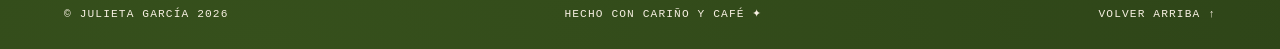
==== commit ccfa008e: "feat: fase 3+4 — previews reales, Portfolio.html con 6 tarjetas de proyectos" ====
--- a/diseño_portafolio/Portfolio.html
+++ b/diseño_portafolio/Portfolio.html
@@ -67,75 +67,87 @@
     </div>
 
     <div class="grid">
-      <!-- 1 — wide hero project -->
+      <!-- 1 — wide: Balut Deco -->
       <article class="card card--wide reveal" data-cat="uxweb">
         <div class="card__media">
-          <span class="card__tag">UX / UI</span>
-          <div class="ph" style="--ph-bg:#f2b9c9"><span data-en="project cover — Aurora app" data-es="portada — app Aurora">portada — app Aurora</span></div>
-        </div>
-        <div class="card__cap">
-          <span class="name">Aurora</span>
-          <span class="meta" data-en="App redesign · 2025" data-es="Rediseño de app · 2025">Rediseño de app · 2025</span>
-        </div>
-      </article>
-
-      <!-- 2 -->
+          <span class="card__tag">UX / WEB</span>
+          <img src="assets/previews/balut-deco-catalogo.jpg"
+               alt="Catálogo de Balut Deco — tienda de decoración en línea"
+               loading="lazy">
+        </div>
+        <div class="card__cap">
+          <span class="name">Balut Deco</span>
+          <span class="meta" data-en="Online store · PHP / MySQL · 2024" data-es="Tienda online · PHP / MySQL · 2024">Tienda online · PHP / MySQL · 2024</span>
+        </div>
+      </article>
+
+      <!-- 2 — GloboCambio -->
       <article class="card reveal" data-cat="uxweb">
         <div class="card__media">
-          <span class="card__tag" data-en="WEB" data-es="WEB">WEB</span>
-          <div class="ph" style="--ph-bg:#b3c78c"><span data-en="festival site" data-es="sitio del festival">sitio del festival</span></div>
-        </div>
-        <div class="card__cap">
-          <span class="name">Bloom Fest</span>
-          <span class="meta" data-en="Web dev · HTML/JS" data-es="Desarrollo web · HTML/JS">Desarrollo web · HTML/JS</span>
-        </div>
-      </article>
-
-      <!-- 3 -->
+          <span class="card__tag">WEB</span>
+          <img src="assets/previews/globocambio-formulario.jpg"
+               alt="Formulario de reserva de divisas — GloboCambio"
+               loading="lazy">
+        </div>
+        <div class="card__cap">
+          <span class="name">GloboCambio</span>
+          <span class="meta" data-en="Reservations app · PHP / MySQL" data-es="App de reservas · PHP / MySQL">App de reservas · PHP / MySQL</span>
+        </div>
+      </article>
+
+      <!-- 3 — Fotografía: Retratos -->
       <article class="card reveal" data-cat="photo">
         <div class="card__media">
           <span class="card__tag">PHOTO</span>
-          <div class="ph" style="--ph-bg:#e8a0b6"><span data-en="portrait series" data-es="serie de retratos">serie de retratos</span></div>
-        </div>
-        <div class="card__cap">
-          <span class="name" data-en="Faces" data-es="Rostros">Rostros</span>
+          <img src="assets/fotografias/primer-plano-05.jpg"
+               alt="Retrato en primer plano — sesión de fotografía de moda"
+               loading="lazy">
+        </div>
+        <div class="card__cap">
+          <span class="name" data-en="Portraits" data-es="Retratos">Retratos</span>
           <span class="meta" data-en="Photography · editing" data-es="Fotografía · edición">Fotografía · edición</span>
         </div>
       </article>
 
-      <!-- 4 -->
-      <article class="card reveal" data-cat="video">
-        <div class="card__media">
-          <span class="card__tag">VIDEO</span>
-          <div class="ph" style="--ph-bg:#c98f6a"><span data-en="brand film still" data-es="cuadro del brand film">cuadro del brand film</span></div>
-        </div>
-        <div class="card__cap">
-          <span class="name">Marca Viva</span>
-          <span class="meta" data-en="Brand film · Premiere" data-es="Brand film · Premiere">Brand film · Premiere</span>
-        </div>
-      </article>
-
-      <!-- 5 -->
-      <article class="card reveal" data-cat="design">
-        <div class="card__media">
-          <span class="card__tag" data-en="BRAND" data-es="MARCA">MARCA</span>
-          <div class="ph" style="--ph-bg:#d9b3e0"><span data-en="event branding" data-es="branding de evento">branding de evento</span></div>
-        </div>
-        <div class="card__cap">
-          <span class="name">Café Lila</span>
-          <span class="meta" data-en="Identity · Canva" data-es="Identidad · Canva">Identidad · Canva</span>
-        </div>
-      </article>
-
-      <!-- 6 -->
+      <!-- 4 — Bervi -->
       <article class="card reveal" data-cat="uxweb">
         <div class="card__media">
-          <span class="card__tag">UX / UI</span>
-          <div class="ph" style="--ph-bg:#9ec0d6"><span data-en="dashboard concept" data-es="concepto de dashboard">concepto de dashboard</span></div>
-        </div>
-        <div class="card__cap">
-          <span class="name">Pulse</span>
-          <span class="meta" data-en="Product design · Figma" data-es="Diseño de producto · Figma">Diseño de producto · Figma</span>
+          <span class="card__tag">WEB</span>
+          <img src="assets/previews/bervi-home.jpg"
+               alt="Sitio web de Bervi Deshidratados — landing page"
+               loading="lazy">
+        </div>
+        <div class="card__cap">
+          <span class="name">Bervi</span>
+          <span class="meta" data-en="Brand website · PHP · 2025" data-es="Sitio de marca · PHP · 2025">Sitio de marca · PHP · 2025</span>
+        </div>
+      </article>
+
+      <!-- 5 — Fotografía: Composición -->
+      <article class="card reveal" data-cat="photo">
+        <div class="card__media">
+          <span class="card__tag">PHOTO</span>
+          <img src="assets/fotografias/puntos-de-fuga-01.jpg"
+               alt="Puntos de fuga — ejercicio de composición fotográfica"
+               loading="lazy">
+        </div>
+        <div class="card__cap">
+          <span class="name" data-en="Vanishing Points" data-es="Puntos de Fuga">Puntos de Fuga</span>
+          <span class="meta" data-en="Composition · Photography" data-es="Composición · Fotografía">Composición · Fotografía</span>
+        </div>
+      </article>
+
+      <!-- 6 — Fotografía: Ángulos -->
+      <article class="card reveal" data-cat="photo">
+        <div class="card__media">
+          <span class="card__tag">PHOTO</span>
+          <img src="assets/fotografias/contrapicado-03.jpg"
+               alt="Ángulo contrapicado — estatua de clavadista en cielo azul"
+               loading="lazy">
+        </div>
+        <div class="card__cap">
+          <span class="name" data-en="Camera Angles" data-es="Ángulos de Cámara">Ángulos de Cámara</span>
+          <span class="meta" data-en="Photography · framing" data-es="Fotografía · encuadre">Fotografía · encuadre</span>
         </div>
       </article>
     </div>
--- a/diseño_portafolio/styles.css
+++ b/diseño_portafolio/styles.css
@@ -266,6 +266,12 @@
 .card--wide { grid-column: span 12; }
 .card--wide .card__media { aspect-ratio: 21 / 9; }
 
+/* real project images inside cards */
+.card__media img {
+  width: 100%; height: 100%;
+  object-fit: cover; display: block;
+}
+
 /* striped image placeholder */
 .ph {
   position: absolute; inset: 0;
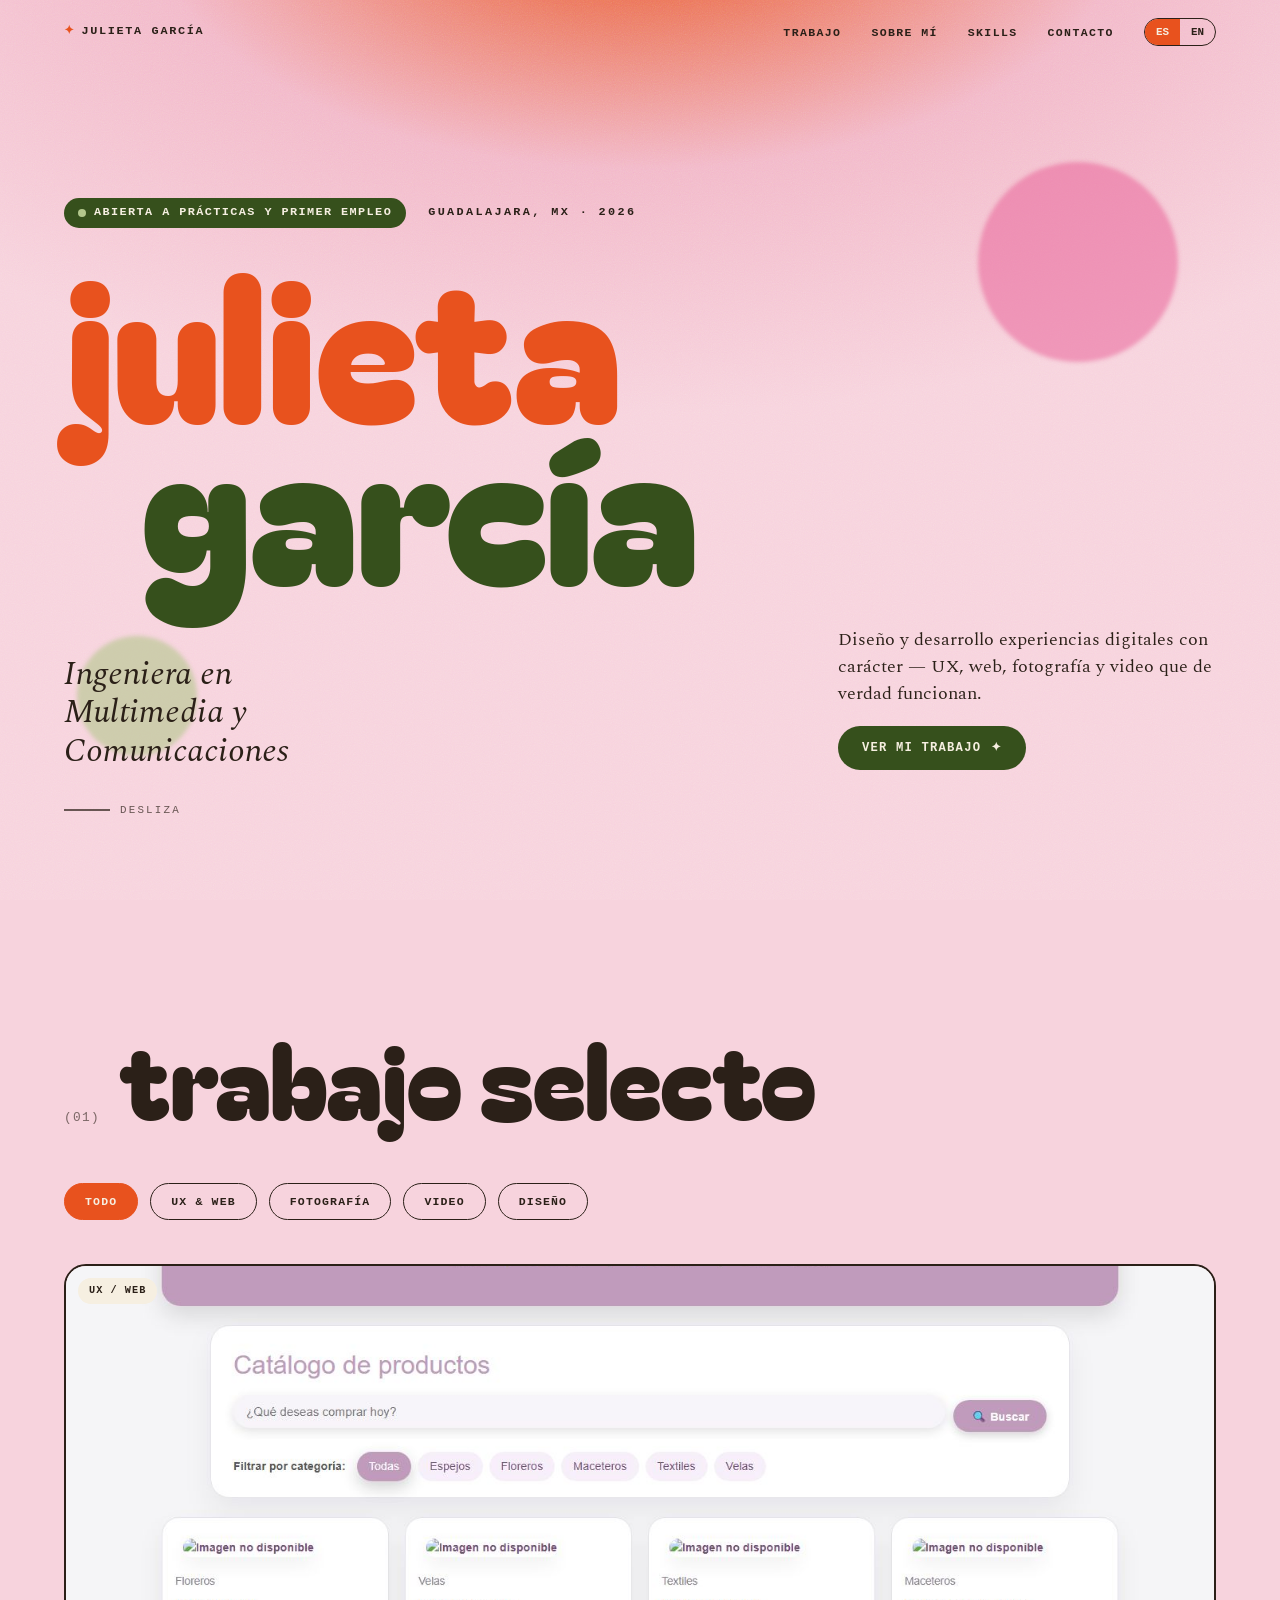
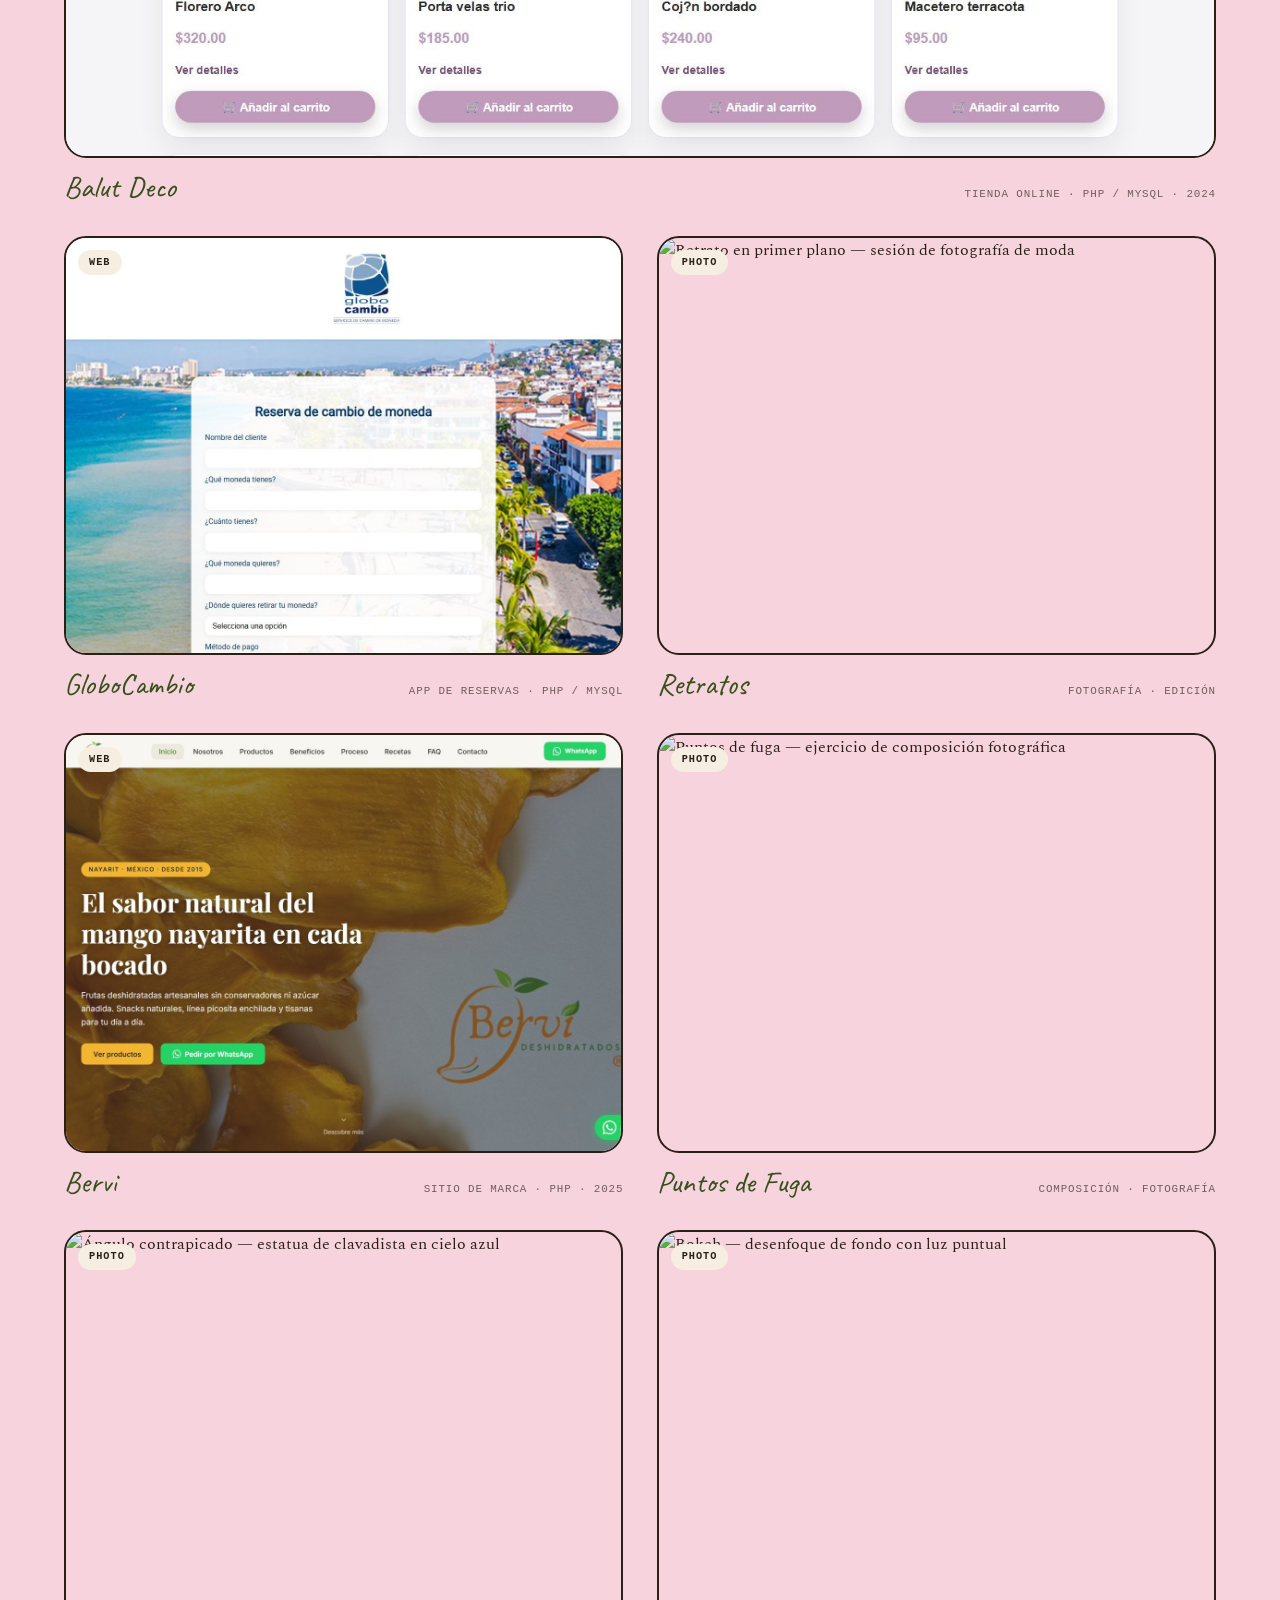
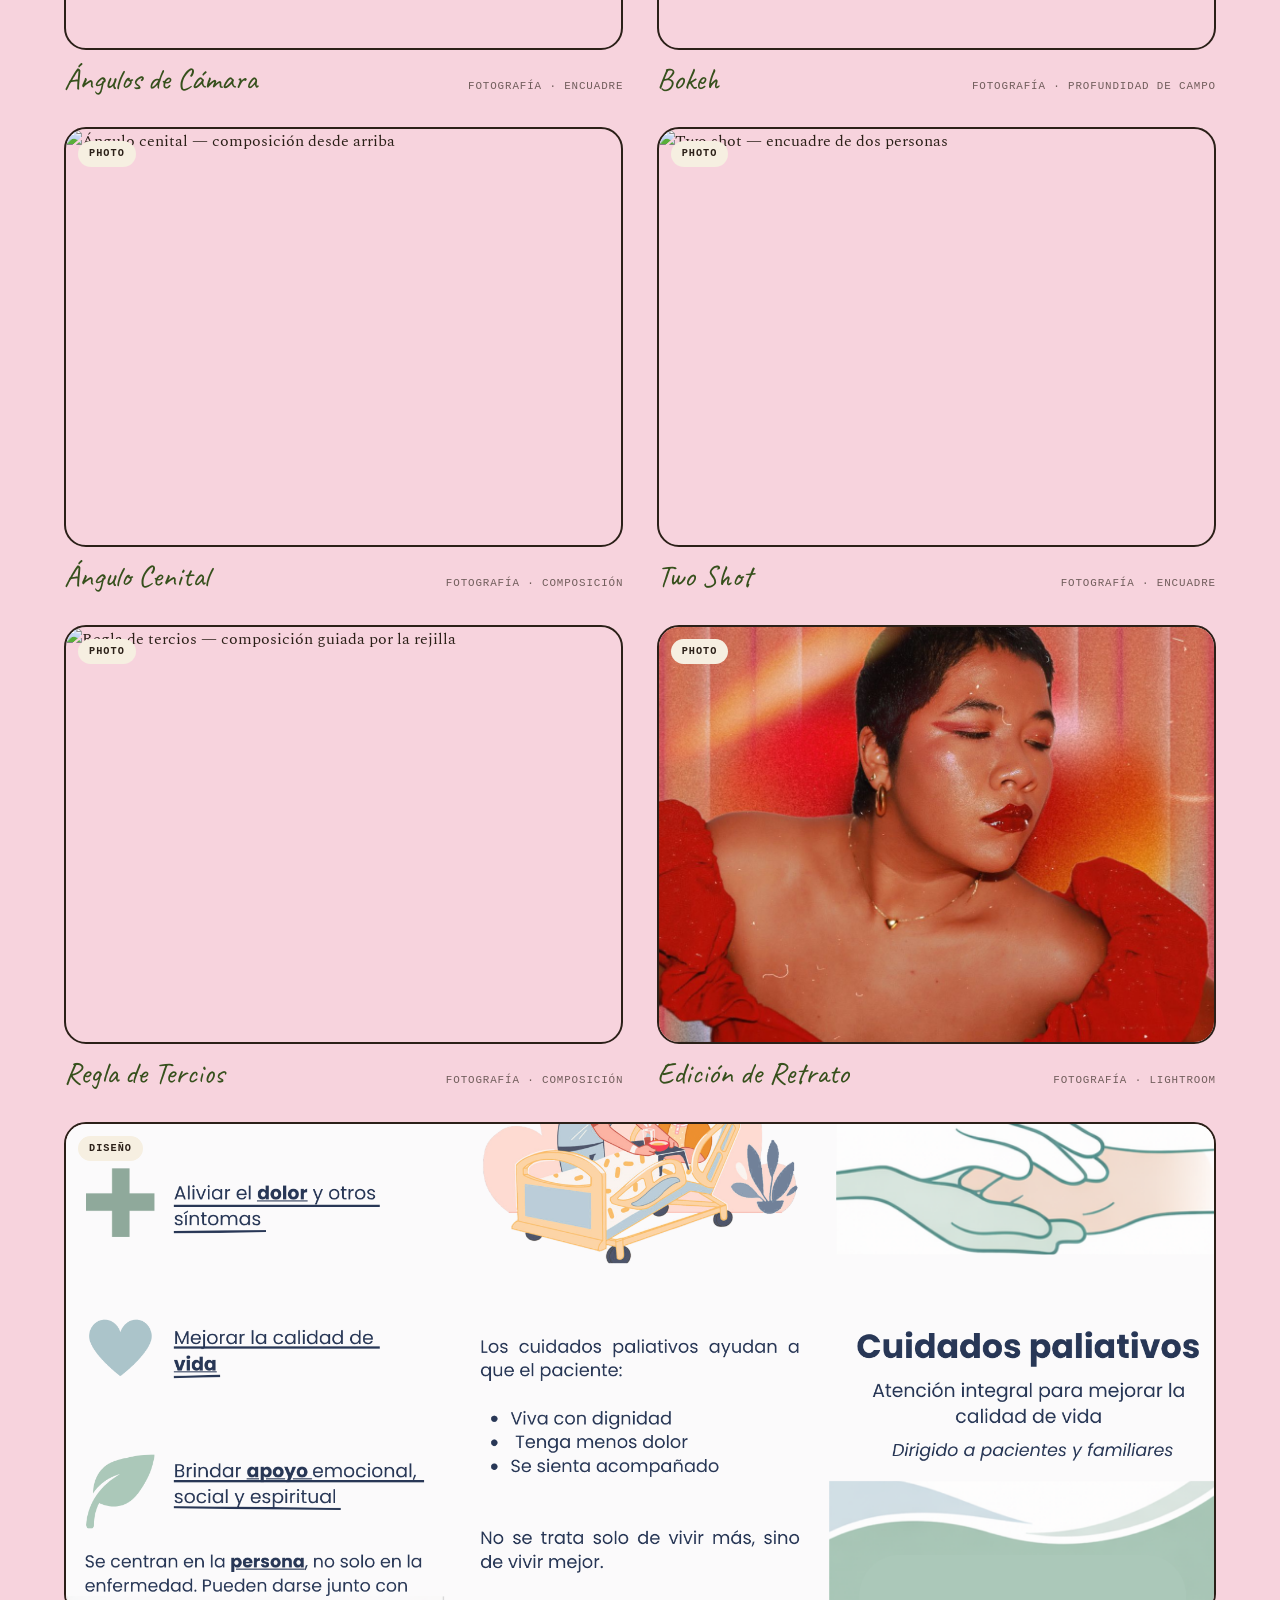
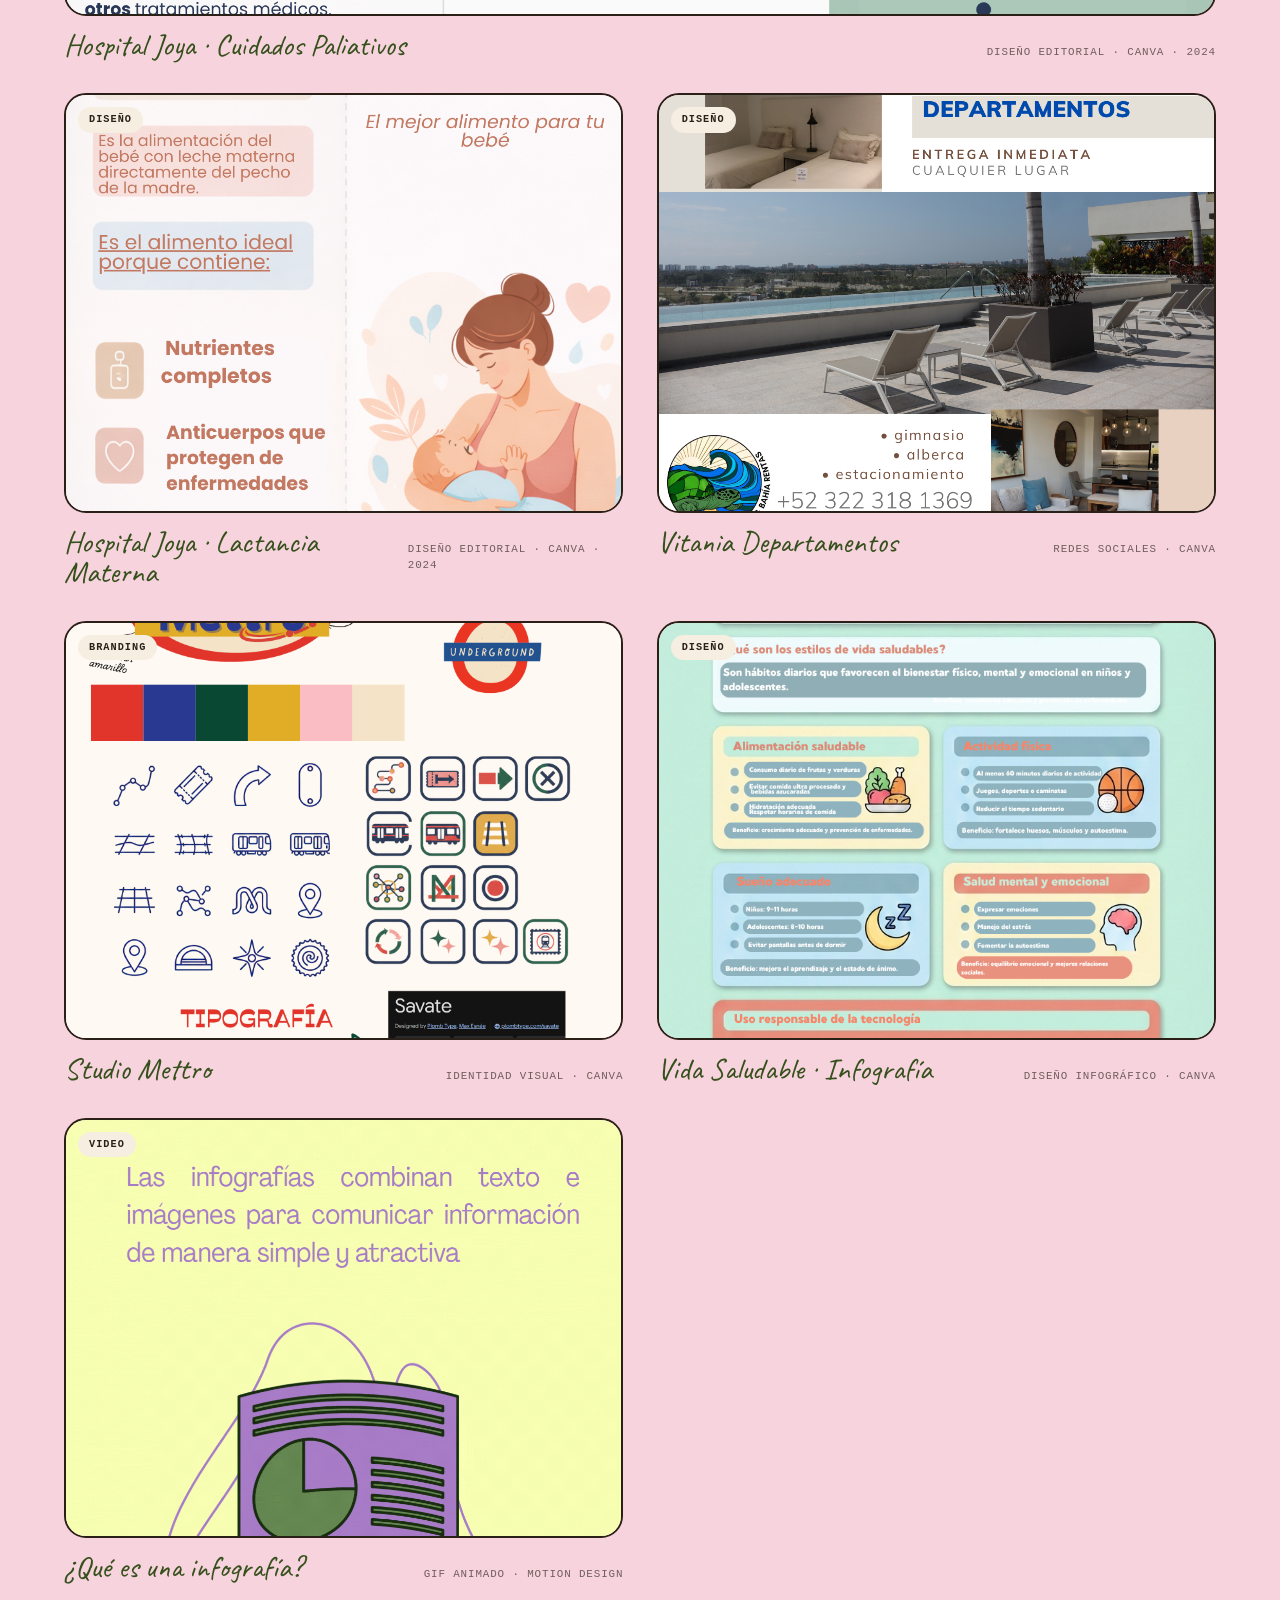
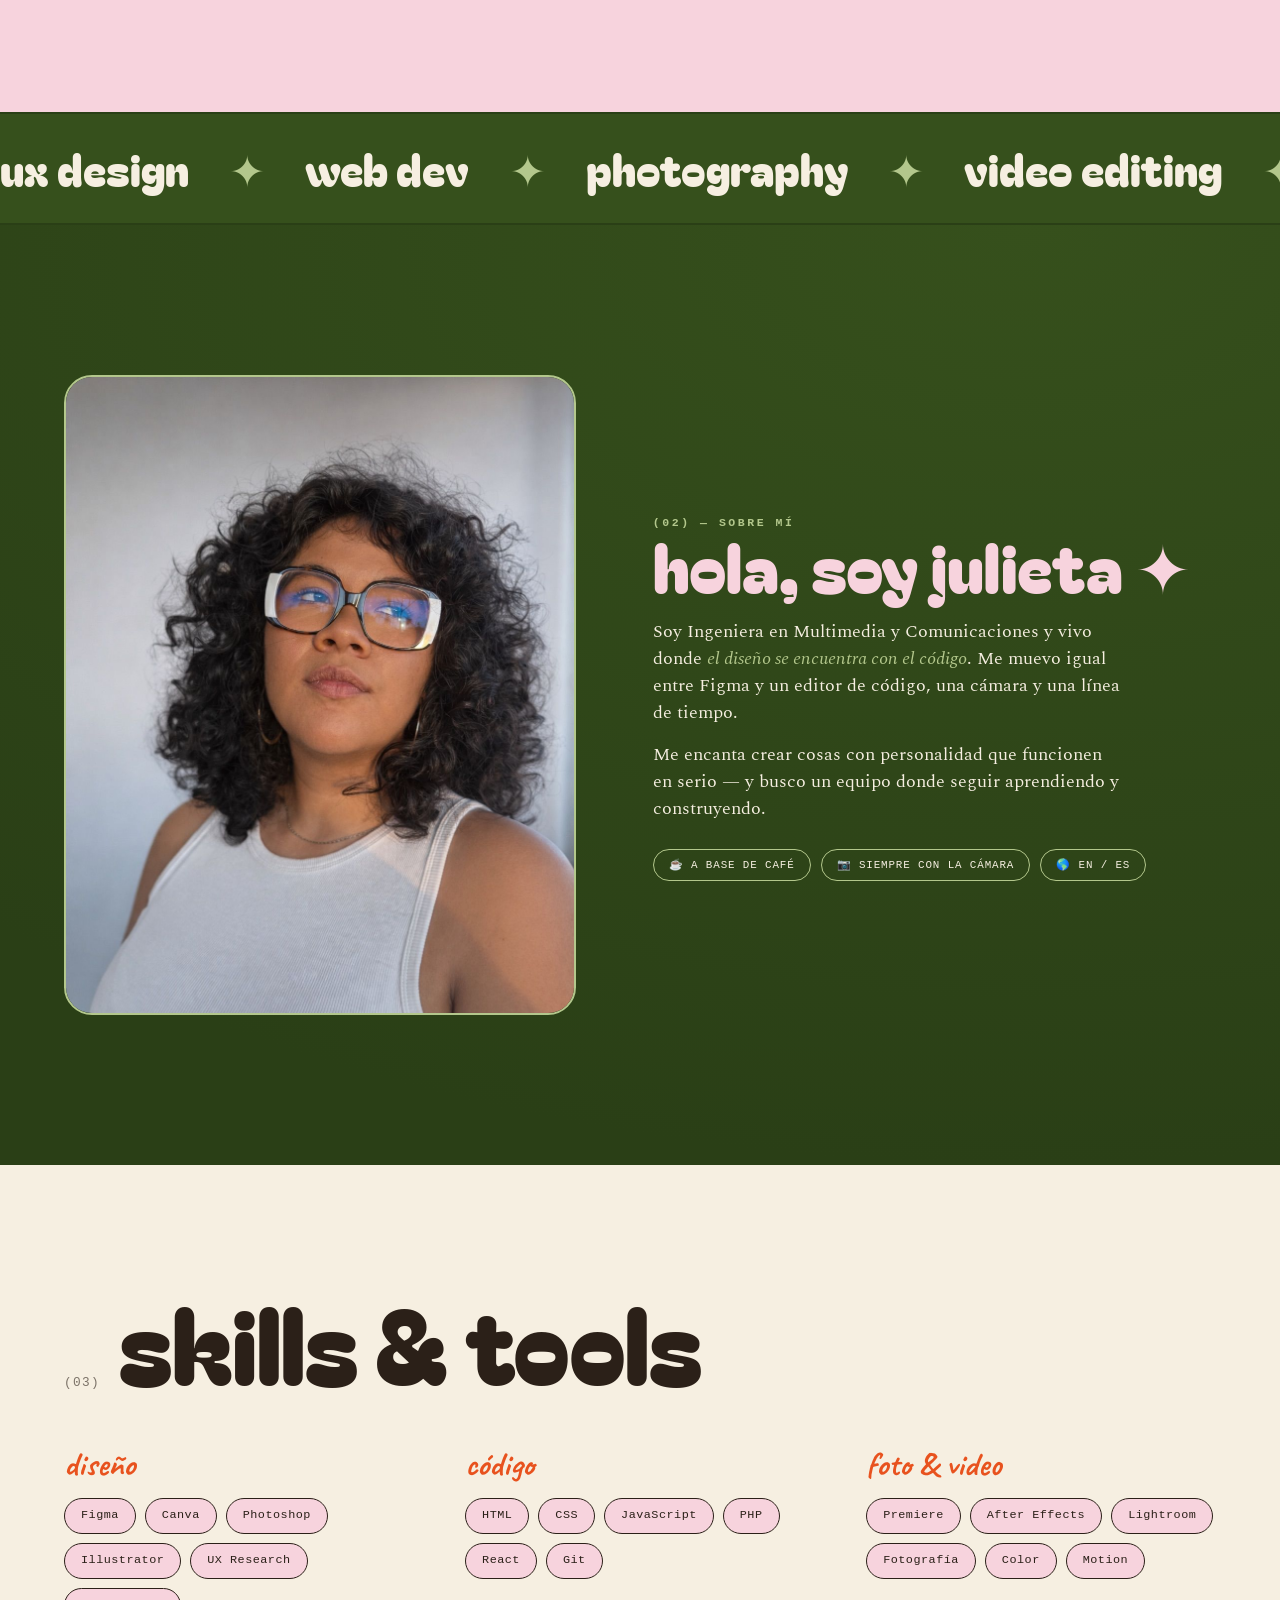
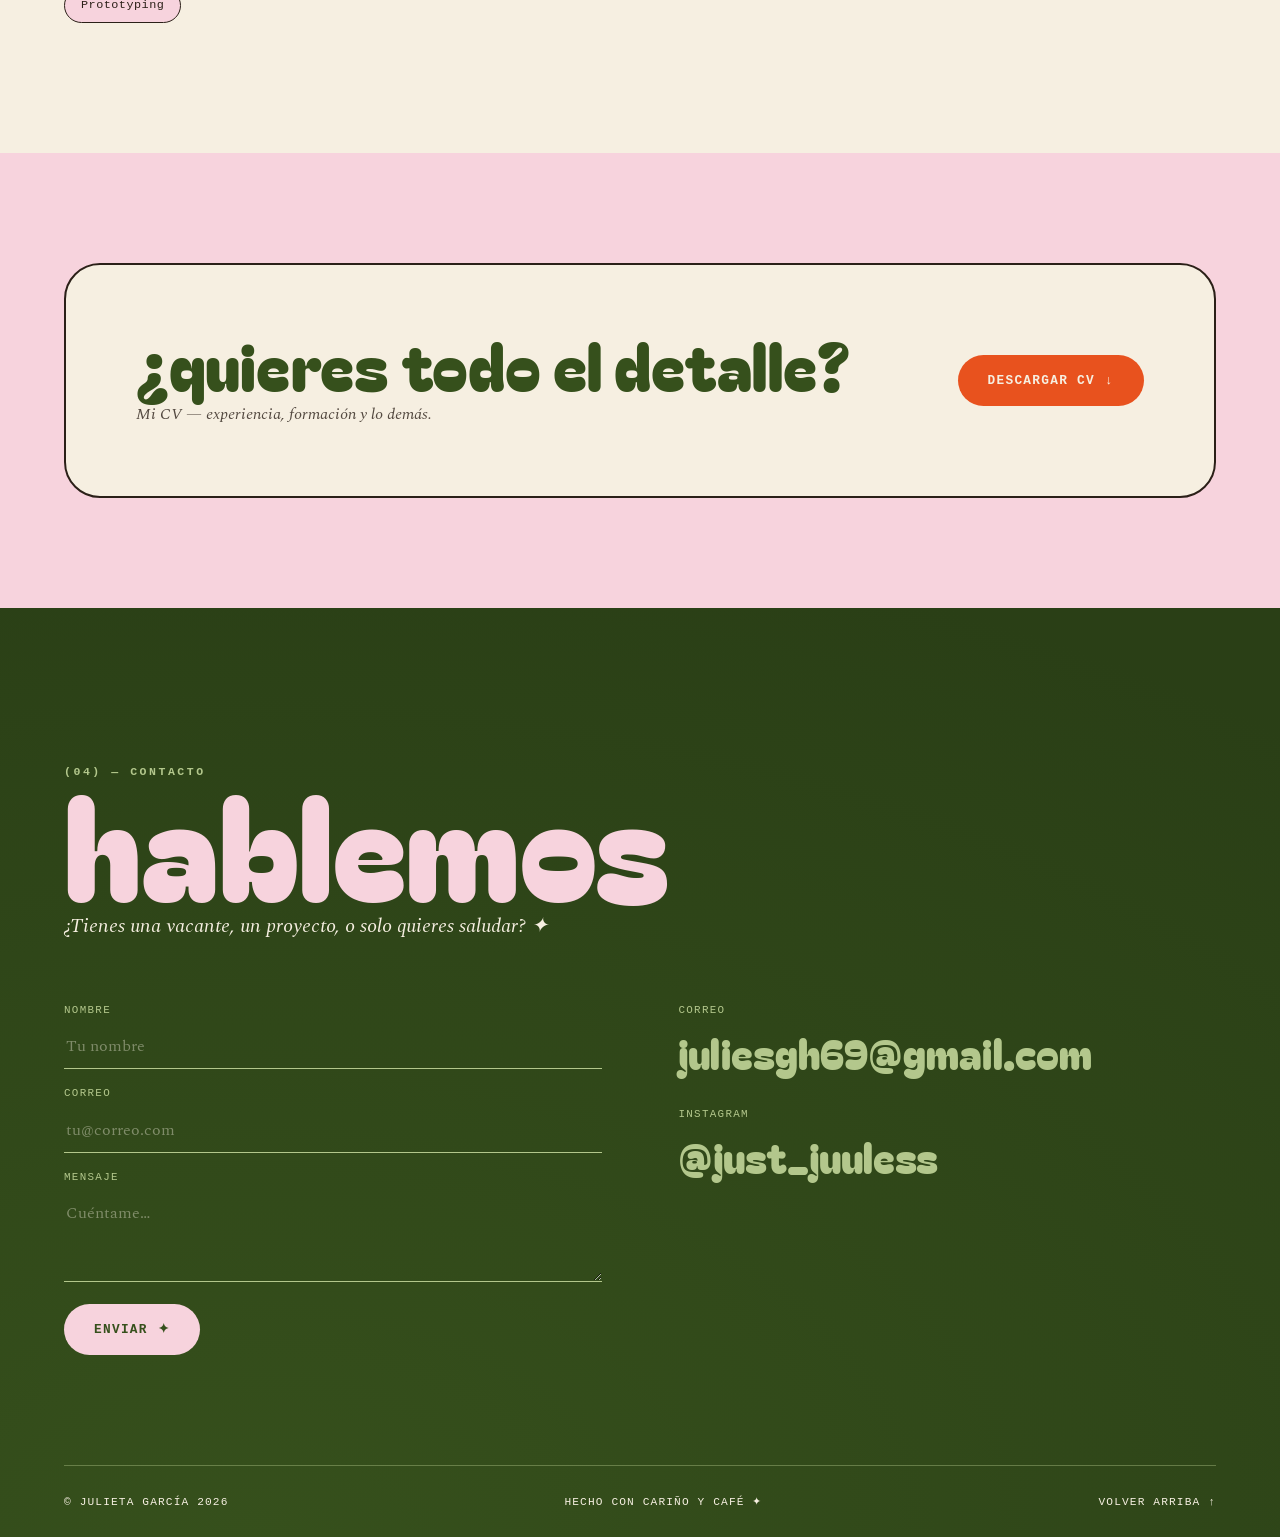
==== commit 2cef4e33: "feat: fase 5 — 17 tarjetas (5 foto, 5 diseño, 1 video), foto perfil, contacto real" ====
--- a/diseño_portafolio/Portfolio.html
+++ b/diseño_portafolio/Portfolio.html
@@ -150,6 +150,149 @@
           <span class="meta" data-en="Photography · framing" data-es="Fotografía · encuadre">Fotografía · encuadre</span>
         </div>
       </article>
+
+      <!-- 7 — Bokeh -->
+      <article class="card reveal" data-cat="photo">
+        <div class="card__media">
+          <span class="card__tag">PHOTO</span>
+          <img src="assets/fotografias/bokeh-03.jpg"
+               alt="Bokeh — desenfoque de fondo con luz puntual" loading="lazy">
+        </div>
+        <div class="card__cap">
+          <span class="name">Bokeh</span>
+          <span class="meta" data-en="Photography · depth of field" data-es="Fotografía · profundidad de campo">Fotografía · profundidad de campo</span>
+        </div>
+      </article>
+
+      <!-- 8 — Ángulo Cenital -->
+      <article class="card reveal" data-cat="photo">
+        <div class="card__media">
+          <span class="card__tag">PHOTO</span>
+          <img src="assets/fotografias/angulo-cenital-01.jpg"
+               alt="Ángulo cenital — composición desde arriba" loading="lazy">
+        </div>
+        <div class="card__cap">
+          <span class="name" data-en="Overhead Shot" data-es="Ángulo Cenital">Ángulo Cenital</span>
+          <span class="meta" data-en="Photography · composition" data-es="Fotografía · composición">Fotografía · composición</span>
+        </div>
+      </article>
+
+      <!-- 9 — Two Shot -->
+      <article class="card reveal" data-cat="photo">
+        <div class="card__media">
+          <span class="card__tag">PHOTO</span>
+          <img src="assets/fotografias/two-shot-01.jpg"
+               alt="Two shot — encuadre de dos personas" loading="lazy">
+        </div>
+        <div class="card__cap">
+          <span class="name">Two Shot</span>
+          <span class="meta" data-en="Photography · framing" data-es="Fotografía · encuadre">Fotografía · encuadre</span>
+        </div>
+      </article>
+
+      <!-- 10 — Regla de Tercios -->
+      <article class="card reveal" data-cat="photo">
+        <div class="card__media">
+          <span class="card__tag">PHOTO</span>
+          <img src="assets/fotografias/regla-de-tercios-04.jpg"
+               alt="Regla de tercios — composición guiada por la rejilla" loading="lazy">
+        </div>
+        <div class="card__cap">
+          <span class="name" data-en="Rule of Thirds" data-es="Regla de Tercios">Regla de Tercios</span>
+          <span class="meta" data-en="Photography · composition" data-es="Fotografía · composición">Fotografía · composición</span>
+        </div>
+      </article>
+
+      <!-- 11 — Edición de Retrato -->
+      <article class="card reveal" data-cat="photo">
+        <div class="card__media">
+          <span class="card__tag">PHOTO</span>
+          <img src="assets/fotografias/edicion-retrato-01.jpg"
+               alt="Edición de retrato — postproducción en Lightroom" loading="lazy">
+        </div>
+        <div class="card__cap">
+          <span class="name" data-en="Portrait Editing" data-es="Edición de Retrato">Edición de Retrato</span>
+          <span class="meta" data-en="Photography · Lightroom" data-es="Fotografía · Lightroom">Fotografía · Lightroom</span>
+        </div>
+      </article>
+
+      <!-- 12 — Hospital Joya: Cuidados Paliativos (tríptico wide) -->
+      <article class="card card--wide reveal" data-cat="design">
+        <div class="card__media">
+          <span class="card__tag">DISEÑO</span>
+          <img src="assets/design/hospital-joya-paliativos.png"
+               alt="Tríptico Cuidados Paliativos — diseño editorial para Hospital Joya" loading="lazy">
+        </div>
+        <div class="card__cap">
+          <span class="name" data-en="Hospital Joya · Palliative Care" data-es="Hospital Joya · Cuidados Paliativos">Hospital Joya · Cuidados Paliativos</span>
+          <span class="meta" data-en="Editorial design · Canva · 2024" data-es="Diseño editorial · Canva · 2024">Diseño editorial · Canva · 2024</span>
+        </div>
+      </article>
+
+      <!-- 13 — Hospital Joya: Lactancia Materna -->
+      <article class="card reveal" data-cat="design">
+        <div class="card__media">
+          <span class="card__tag">DISEÑO</span>
+          <img src="assets/design/hospital-joya-lactancia.png"
+               alt="Díptico Lactancia Materna — diseño editorial para Hospital Joya" loading="lazy">
+        </div>
+        <div class="card__cap">
+          <span class="name" data-en="Hospital Joya · Breastfeeding" data-es="Hospital Joya · Lactancia Materna">Hospital Joya · Lactancia Materna</span>
+          <span class="meta" data-en="Editorial design · Canva · 2024" data-es="Diseño editorial · Canva · 2024">Diseño editorial · Canva · 2024</span>
+        </div>
+      </article>
+
+      <!-- 14 — Vitania Departamentos -->
+      <article class="card reveal" data-cat="design">
+        <div class="card__media">
+          <span class="card__tag">DISEÑO</span>
+          <img src="assets/design/vitania-departamentos.png"
+               alt="Post de redes sociales — publicidad inmobiliaria Vitania Departamentos" loading="lazy">
+        </div>
+        <div class="card__cap">
+          <span class="name">Vitania Departamentos</span>
+          <span class="meta" data-en="Social media · Canva" data-es="Redes sociales · Canva">Redes sociales · Canva</span>
+        </div>
+      </article>
+
+      <!-- 15 — Studio Mettro -->
+      <article class="card reveal" data-cat="design">
+        <div class="card__media">
+          <span class="card__tag">BRANDING</span>
+          <img src="assets/design/studio-mettro.png"
+               alt="Sistema de identidad visual — Studio Mettro, metro underground" loading="lazy">
+        </div>
+        <div class="card__cap">
+          <span class="name">Studio Mettro</span>
+          <span class="meta" data-en="Visual identity · Canva" data-es="Identidad visual · Canva">Identidad visual · Canva</span>
+        </div>
+      </article>
+
+      <!-- 16 — Infografía Vida Saludable -->
+      <article class="card reveal" data-cat="design">
+        <div class="card__media">
+          <span class="card__tag">DISEÑO</span>
+          <img src="assets/design/infografia-vida-saludable.png"
+               alt="Infografía estilos de vida saludables en niños y adolescentes" loading="lazy">
+        </div>
+        <div class="card__cap">
+          <span class="name" data-en="Healthy Lifestyles · Infographic" data-es="Vida Saludable · Infografía">Vida Saludable · Infografía</span>
+          <span class="meta" data-en="Infographic design · Canva" data-es="Diseño infográfico · Canva">Diseño infográfico · Canva</span>
+        </div>
+      </article>
+
+      <!-- 17 — ¿Qué es una infografía? GIF -->
+      <article class="card reveal" data-cat="video">
+        <div class="card__media">
+          <span class="card__tag">VIDEO</span>
+          <img src="assets/video/que-es-una-infografia.gif"
+               alt="¿Qué es una infografía? — animación GIF educativa" loading="lazy">
+        </div>
+        <div class="card__cap">
+          <span class="name" data-en="What is an Infographic?" data-es="¿Qué es una infografía?">¿Qué es una infografía?</span>
+          <span class="meta" data-en="Animated GIF · motion design" data-es="GIF animado · motion design">GIF animado · motion design</span>
+        </div>
+      </article>
     </div>
   </div>
 </section>
@@ -167,7 +310,9 @@
   <div class="wrap">
     <div class="grid2">
       <div class="about__photo reveal">
-        <div class="ph"><span data-en="your photo here" data-es="tu foto aquí">tu foto aquí</span></div>
+        <img src="assets/fotografias/julieta-perfil.jpg"
+             alt="Julieta García — Ingeniera en Multimedia y Comunicaciones"
+             loading="lazy">
       </div>
       <div class="reveal">
         <span class="eyebrow" style="color:var(--sage)">(02) — <span data-en="about me" data-es="sobre mí">sobre mí</span></span>
@@ -253,15 +398,11 @@
       <div class="cinfo">
         <div class="row">
           <span class="k" data-en="email" data-es="correo">correo</span>
-          <a class="big" href="mailto:hola@julietagarcia.com">hola@julietagarcia.com</a>
+          <a class="big" href="mailto:juliesgh69@gmail.com">juliesgh69@gmail.com</a>
         </div>
         <div class="row">
           <span class="k">instagram</span>
-          <a class="big" href="#">@julieta.creates</a>
-        </div>
-        <div class="row">
-          <span class="k">linkedin</span>
-          <a class="big" href="#">in/julietagarcia</a>
+          <a class="big" href="https://instagram.com/just_juuless" target="_blank" rel="noopener">@just_juuless</a>
         </div>
       </div>
     </div>
--- a/diseño_portafolio/styles.css
+++ b/diseño_portafolio/styles.css
@@ -271,6 +271,10 @@
   width: 100%; height: 100%;
   object-fit: cover; display: block;
 }
+.about__photo img {
+  width: 100%; height: 100%;
+  object-fit: cover; object-position: center top; display: block;
+}
 
 /* striped image placeholder */
 .ph {
